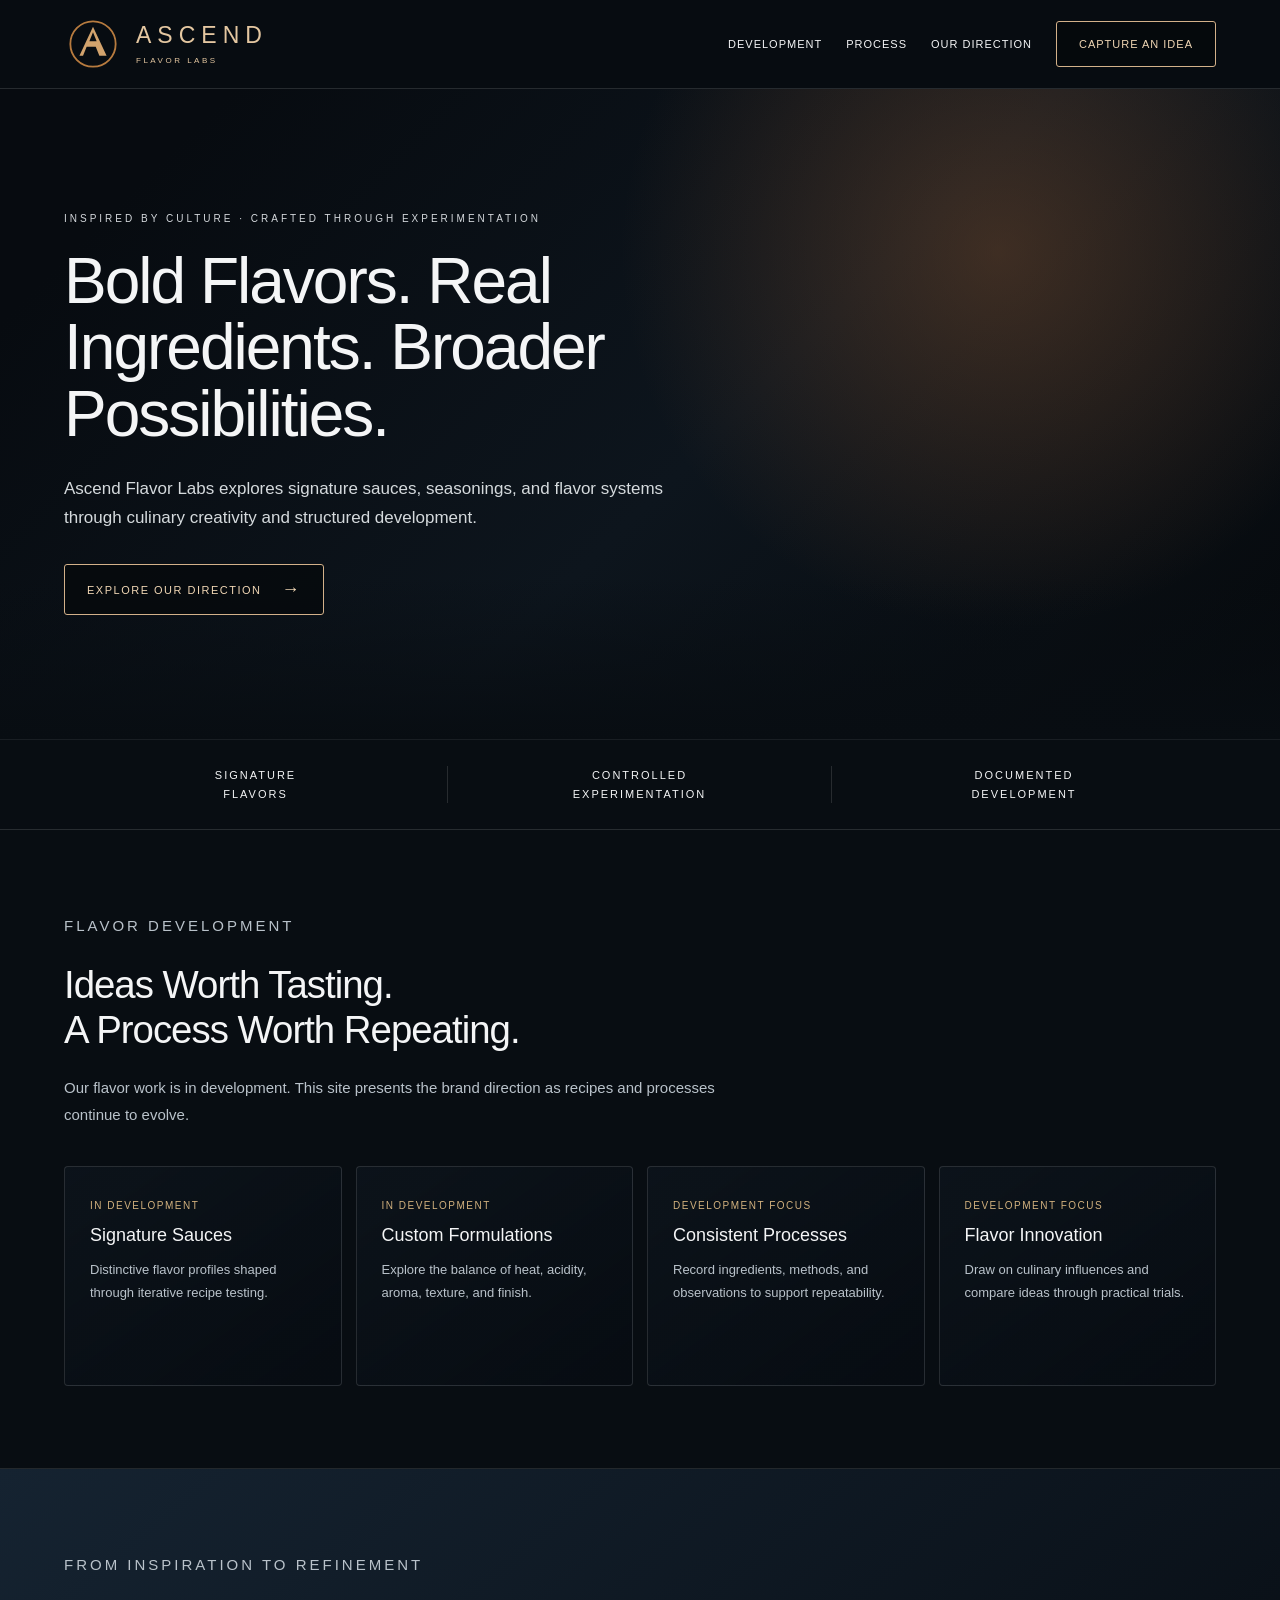
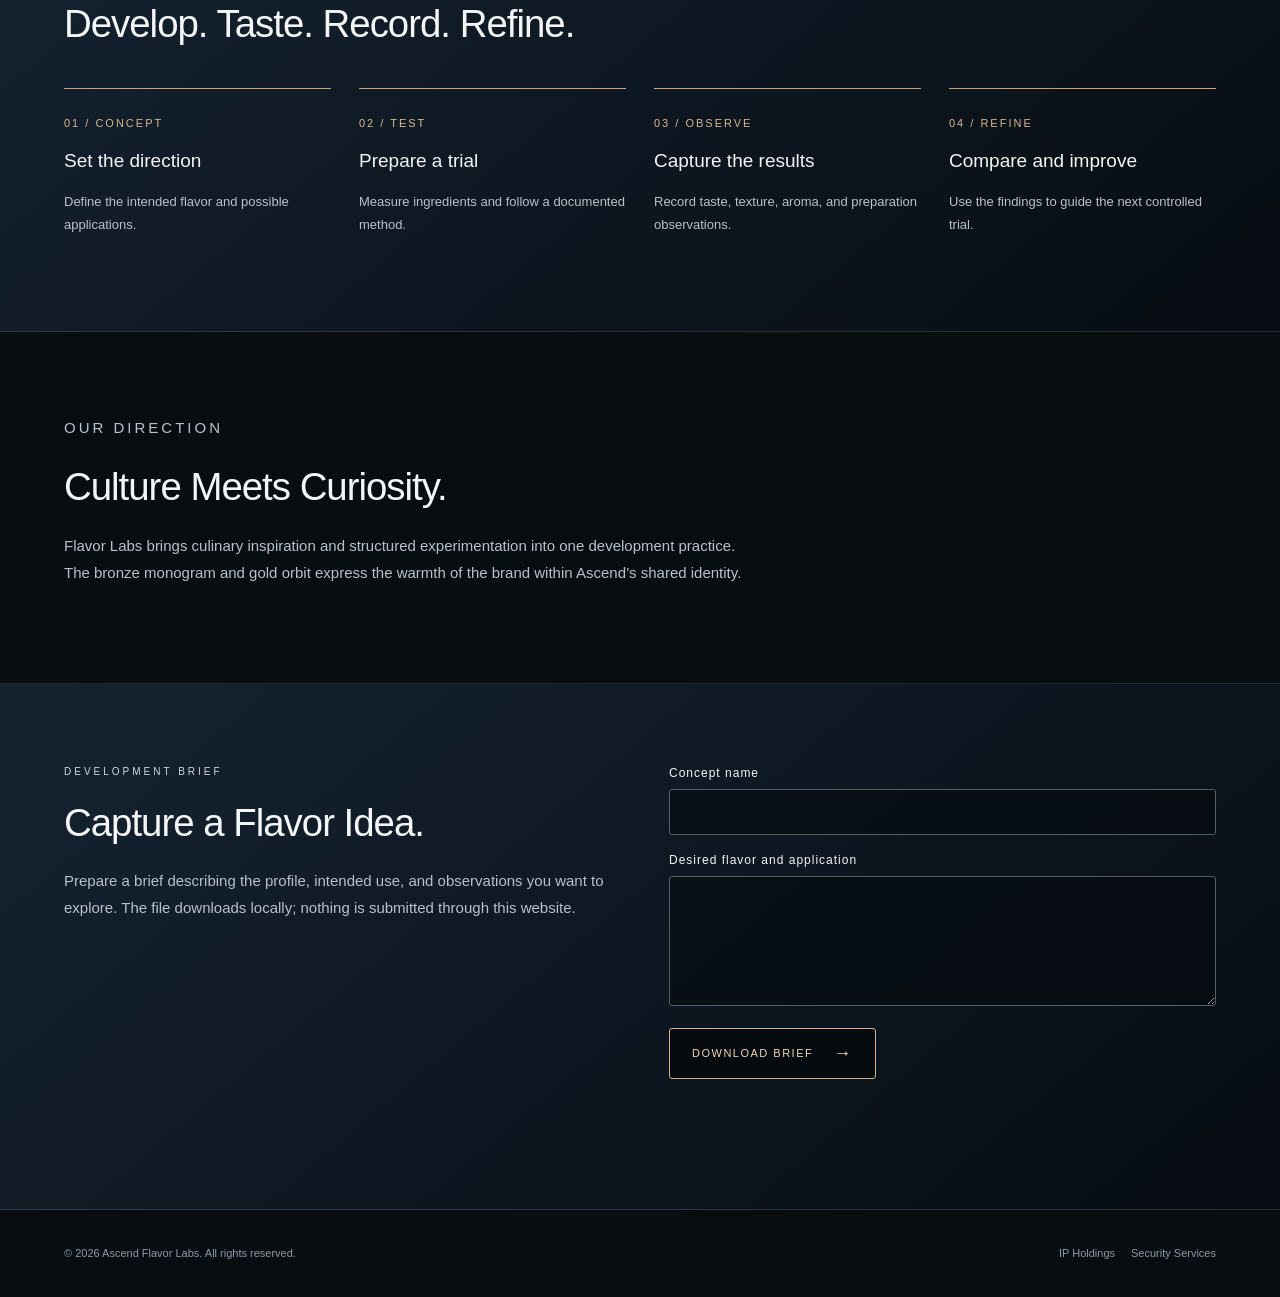
==== index.html @ 98a9e91f "Migrate approved Flavor Labs brand preview with custom domain" ====
<!doctype html>
<html lang="en"><head><meta charset="utf-8"><meta name="viewport" content="width=device-width,initial-scale=1"><title>Ascend Flavor Labs | Flavor Development</title><meta name="description" content="Signature sauces, seasonings, and flavor systems developed through culinary creativity and structured experimentation."><link rel="stylesheet" href="brand-preview.css"><link rel="canonical" href="https://ascendflavorlabs.com/"><meta property="og:title" content="Ascend Flavor Labs"><meta property="og:description" content="Bold flavors. Real ingredients. Broader possibilities."><meta property="og:type" content="website"><meta property="og:url" content="https://ascendflavorlabs.com/"></head>
<body class="flavor"><a class="skip" href="#main">Skip to content</a><header class="header"><div class="wrap nav"><a class="brand" href="#home" aria-label="Ascend Flavor Labs home"><svg class="mark" viewBox="0 0 64 64" aria-hidden="true"><circle cx="32" cy="32" r="25" fill="none" stroke="#b77b3f" stroke-width="2"/><path d="M17 45L32 13l15 32h-8l-4-10H25l-4 10zM28 29h8l-4-10z" fill="#d2a36d"/></svg><span><span class="brand-name">ASCEND</span><span class="brand-entity">FLAVOR LABS</span></span></a><button class="menu" aria-expanded="false" aria-controls="navigation">Menu</button><nav class="links" id="navigation"><a href="#development">Development</a><a href="#process">Process</a><a href="#direction">Our direction</a><a class="button" href="#brief">Capture an idea</a></nav></div></header><main id="main"><section class="hero" id="home"><div class="wrap"><div class="hero-copy"><p class="eyebrow">Inspired by culture · crafted through experimentation</p><h1>Bold Flavors. Real Ingredients. Broader Possibilities.</h1><p>Ascend Flavor Labs explores signature sauces, seasonings, and flavor systems through culinary creativity and structured development.</p><a class="button" href="#direction">Explore our direction</a></div></div></section><div class="principles"><div class="wrap"><span>Signature<br>flavors</span><span>Controlled<br>experimentation</span><span>Documented<br>development</span></div></div><section class="section" id="development"><div class="wrap"><p class="eyebrow">Flavor development</p><h2>Ideas Worth Tasting.<br>A Process Worth Repeating.</h2><p class="lede">Our flavor work is in development. This site presents the brand direction as recipes and processes continue to evolve.</p><div class="cards"><article class="card"><span class="kicker">In development</span><h3>Signature Sauces</h3><p>Distinctive flavor profiles shaped through iterative recipe testing.</p></article><article class="card"><span class="kicker">In development</span><h3>Custom Formulations</h3><p>Explore the balance of heat, acidity, aroma, texture, and finish.</p></article><article class="card"><span class="kicker">Development focus</span><h3>Consistent Processes</h3><p>Record ingredients, methods, and observations to support repeatability.</p></article><article class="card"><span class="kicker">Development focus</span><h3>Flavor Innovation</h3><p>Draw on culinary influences and compare ideas through practical trials.</p></article></div></div></section><section class="section panel" id="process"><div class="wrap"><p class="eyebrow">From inspiration to refinement</p><h2>Develop. Taste. Record. Refine.</h2><div class="steps"><article class="step"><span>01 / CONCEPT</span><h3>Set the direction</h3><p>Define the intended flavor and possible applications.</p></article><article class="step"><span>02 / TEST</span><h3>Prepare a trial</h3><p>Measure ingredients and follow a documented method.</p></article><article class="step"><span>03 / OBSERVE</span><h3>Capture the results</h3><p>Record taste, texture, aroma, and preparation observations.</p></article><article class="step"><span>04 / REFINE</span><h3>Compare and improve</h3><p>Use the findings to guide the next controlled trial.</p></article></div></div></section><section class="section" id="direction"><div class="wrap"><p class="eyebrow">Our direction</p><h2>Culture Meets Curiosity.</h2><p class="lede">Flavor Labs brings culinary inspiration and structured experimentation into one development practice. The bronze monogram and gold orbit express the warmth of the brand within Ascend’s shared identity.</p></div></section><section class="section panel" id="brief"><div class="wrap grid-2"><div><p class="eyebrow">Development brief</p><h2>Capture a Flavor Idea.</h2><p class="lede">Prepare a brief describing the profile, intended use, and observations you want to explore. The file downloads locally; nothing is submitted through this website.</p></div><form id="brief-form" class="field"><label for="concept">Concept name</label><input id="concept" name="concept" required maxlength="120"><label for="profile">Desired flavor and application</label><textarea id="profile" name="profile" required maxlength="1600"></textarea><button class="button" type="submit">Download brief</button><p class="hint status" role="status"></p></form></div></section></main><footer class="footer"><div class="wrap"><div>© 2026 Ascend Flavor Labs. All rights reserved.</div><div><a href="https://ascendipholdings.com">IP Holdings</a><a href="https://ascendsecurityservices.com">Security Services</a></div></div></footer><script src="brand-preview.js" defer></script></body></html>
---- brand-preview.css ----
*{box-sizing:border-box}html{scroll-behavior:smooth;scroll-padding-top:96px}body{margin:0;background:#080d12;color:#f4f5f6;font-family:Arial,Helvetica,sans-serif;-webkit-font-smoothing:antialiased}a{color:inherit;text-decoration:none}button,input,textarea,select{font:inherit}a:focus-visible,button:focus-visible,input:focus-visible,textarea:focus-visible,select:focus-visible{outline:2px solid #d7b67f;outline-offset:4px}.skip{position:absolute;top:-100px;left:20px;background:#fff;color:#000;padding:12px;z-index:100}.skip:focus{top:12px}.wrap{max-width:1240px;margin:auto;padding:0 44px}.header{border-bottom:1px solid #ffffff20;background:#080d12ee;position:sticky;top:0;z-index:20;backdrop-filter:blur(16px)}.nav{min-height:88px;display:flex;align-items:center;gap:28px;justify-content:space-between}.brand{display:flex;align-items:center;gap:14px;min-width:265px}.mark{width:58px;height:58px;display:block}.brand-name{display:block;font-size:23px;letter-spacing:6px;line-height:1.05;font-weight:400}.brand-entity{display:block;font-size:8px;letter-spacing:2.5px;margin-top:8px;color:#bdc8d1}.links{display:flex;align-items:center;gap:24px}.links a{font-size:11px;text-transform:uppercase;letter-spacing:1px}.links a:hover{color:#e7c08a}.menu{display:none;border:1px solid #77818b;border-radius:3px;background:transparent;color:white;padding:10px 13px}.button{display:inline-flex;gap:20px;align-items:center;justify-content:center;min-height:46px;border:1px solid #d3b18a;border-radius:3px;padding:14px 22px;text-transform:uppercase;letter-spacing:1.5px;font-size:11px;color:#f0d6b4;background:#05090ccc;transition:.2s}.button:hover{background:#d3b18a;color:#080d12;transform:translateY(-2px)}.button:after{content:"→";font-size:18px}.links .button:after{content:none}.hero{min-height:650px;display:flex;align-items:center;position:relative;overflow:hidden;background:radial-gradient(circle at 78% 25%,var(--glow,#51382266),transparent 34%),linear-gradient(135deg,#070b10 12%,#0d151d 55%,#06090c)}.hero:after{content:"";position:absolute;inset:0;background:linear-gradient(0deg,#080d12,transparent 25%);pointer-events:none}.hero .wrap{width:100%;position:relative;z-index:1}.hero-copy{max-width:720px;padding:90px 0}.eyebrow{font-size:10px;letter-spacing:3px;text-transform:uppercase;margin:0 0 24px;color:#d4d8dc}.hero h1{font-weight:500;font-size:clamp(42px,5vw,68px);line-height:1.04;letter-spacing:-2px;margin:0 0 26px}.hero p:not(.eyebrow){max-width:620px;font-size:17px;line-height:1.72;color:#d5dadd;margin:0 0 32px}.principles{border-top:1px solid #ffffff12;border-bottom:1px solid #ffffff20}.principles .wrap{display:grid;grid-template-columns:repeat(3,1fr);padding-top:26px;padding-bottom:26px}.principles span{text-align:center;font-size:11px;letter-spacing:2px;text-transform:uppercase;padding:0 18px;border-right:1px solid #ffffff20;line-height:1.7}.principles span:last-child{border:0}.section{padding:82px 0;border-bottom:1px solid #ffffff1c}.section h2{font-size:clamp(30px,3vw,44px);font-weight:500;line-height:1.15;letter-spacing:-1px;margin:0 0 22px}.section> .wrap > p,.section .lede{font-size:15px;line-height:1.8;color:#b9c2ca;max-width:680px}.cards{display:grid;grid-template-columns:repeat(4,1fr);gap:14px;margin-top:38px}.card{padding:28px 25px;border:1px solid #ffffff20;border-radius:4px;background:linear-gradient(145deg,#10192288,#070c12);min-height:220px}.card .kicker{font-size:10px;letter-spacing:1.5px;text-transform:uppercase;color:#d2b17e}.card h3{font-size:18px;font-weight:500;line-height:1.35;margin:10px 0 12px}.card p{font-size:13px;line-height:1.75;color:#b9c2ca;margin:0}.steps{display:grid;grid-template-columns:repeat(4,1fr);gap:28px;margin-top:42px}.step{border-top:1px solid #c8a577;padding-top:24px}.step span{font-size:11px;color:#d8b991;letter-spacing:2px}.step h3{font-size:19px;font-weight:500}.step p{font-size:13px;line-height:1.75;color:#b9c2ca}.panel{background:linear-gradient(140deg,#152331,#070c12)}.grid-2{display:grid;grid-template-columns:1fr 1fr;gap:58px;align-items:start}.field label{display:block;font-size:12px;letter-spacing:1px;margin:0 0 9px}.field input,.field textarea{width:100%;border:1px solid #52606a;background:#060b11aa;color:#fff;padding:13px;margin-bottom:18px;border-radius:3px}.field textarea{min-height:130px;resize:vertical}.hint{font-size:12px!important;color:#b7c2cb!important}.footer{padding:34px 0;font-size:11px;color:#8e9ba7;line-height:1.8}.footer .wrap{display:flex;justify-content:space-between;gap:30px;flex-wrap:wrap}.footer a{margin-left:16px}.status{min-height:24px}.task-board{display:grid;grid-template-columns:repeat(3,1fr);gap:16px;margin-top:28px}.task-column{border:1px solid #ffffff20;background:#0b1118;border-radius:4px;padding:18px}.task-column h3{font-size:12px;letter-spacing:2px;text-transform:uppercase;color:#d7b67f}.task{border:1px solid #ffffff18;background:#111b24;border-radius:4px;padding:14px;margin:10px 0}.task p{margin:0 0 10px;font-size:13px;color:#dce1e5}.task-actions{display:flex;gap:8px;flex-wrap:wrap}.task-actions button,.small{border:1px solid #52606a;background:#070c12;color:#d7dde2;border-radius:3px;padding:7px 10px;font-size:11px}.notes{width:100%;min-height:190px;border:1px solid #52606a;background:#060b11aa;color:#fff;padding:14px;border-radius:3px}.private-banner{border-bottom:1px solid #70572f;background:#17130d;color:#e4caa0;text-align:center;padding:8px 20px;font-size:10px;letter-spacing:2px;text-transform:uppercase}.flavor{--glow:#8a552f66}.flavor .brand-name,.flavor .brand-entity{color:#e4c7a1}.strategic{--glow:#8c702e55}.operations{--glow:#68768355}.mono{font-family:ui-monospace,SFMono-Regular,Menlo,monospace;font-size:12px;color:#c7d0d8}.hidden{display:none!important}@media(max-width:1000px){.wrap{padding:0 28px}.links{gap:14px}.cards{grid-template-columns:repeat(2,1fr)}.steps{grid-template-columns:repeat(2,1fr)}.grid-2{grid-template-columns:1fr}.task-board{grid-template-columns:1fr}}@media(max-width:800px){.nav{min-height:76px;flex-wrap:wrap}.menu{display:block}.links{display:none;width:100%;padding:15px 0 24px;flex-direction:column;align-items:stretch}.links.open{display:flex}.links a{padding:14px}.hero{min-height:610px}.hero-copy{padding:70px 0}.principles .wrap{padding:22px 10px}.footer a{margin-left:0;margin-right:16px}}@media(max-width:520px){.wrap{padding:0 22px}.hero h1{font-size:40px;letter-spacing:-1.2px}.cards,.steps{grid-template-columns:1fr}.principles span{font-size:8px;letter-spacing:1px;padding:0 8px}.brand{min-width:0}.brand-name{font-size:19px;letter-spacing:4px}.brand-entity{font-size:7px;letter-spacing:1.7px}.mark{width:48px;height:48px}}@media(prefers-reduced-motion:reduce){html{scroll-behavior:auto}*{transition:none!important}}
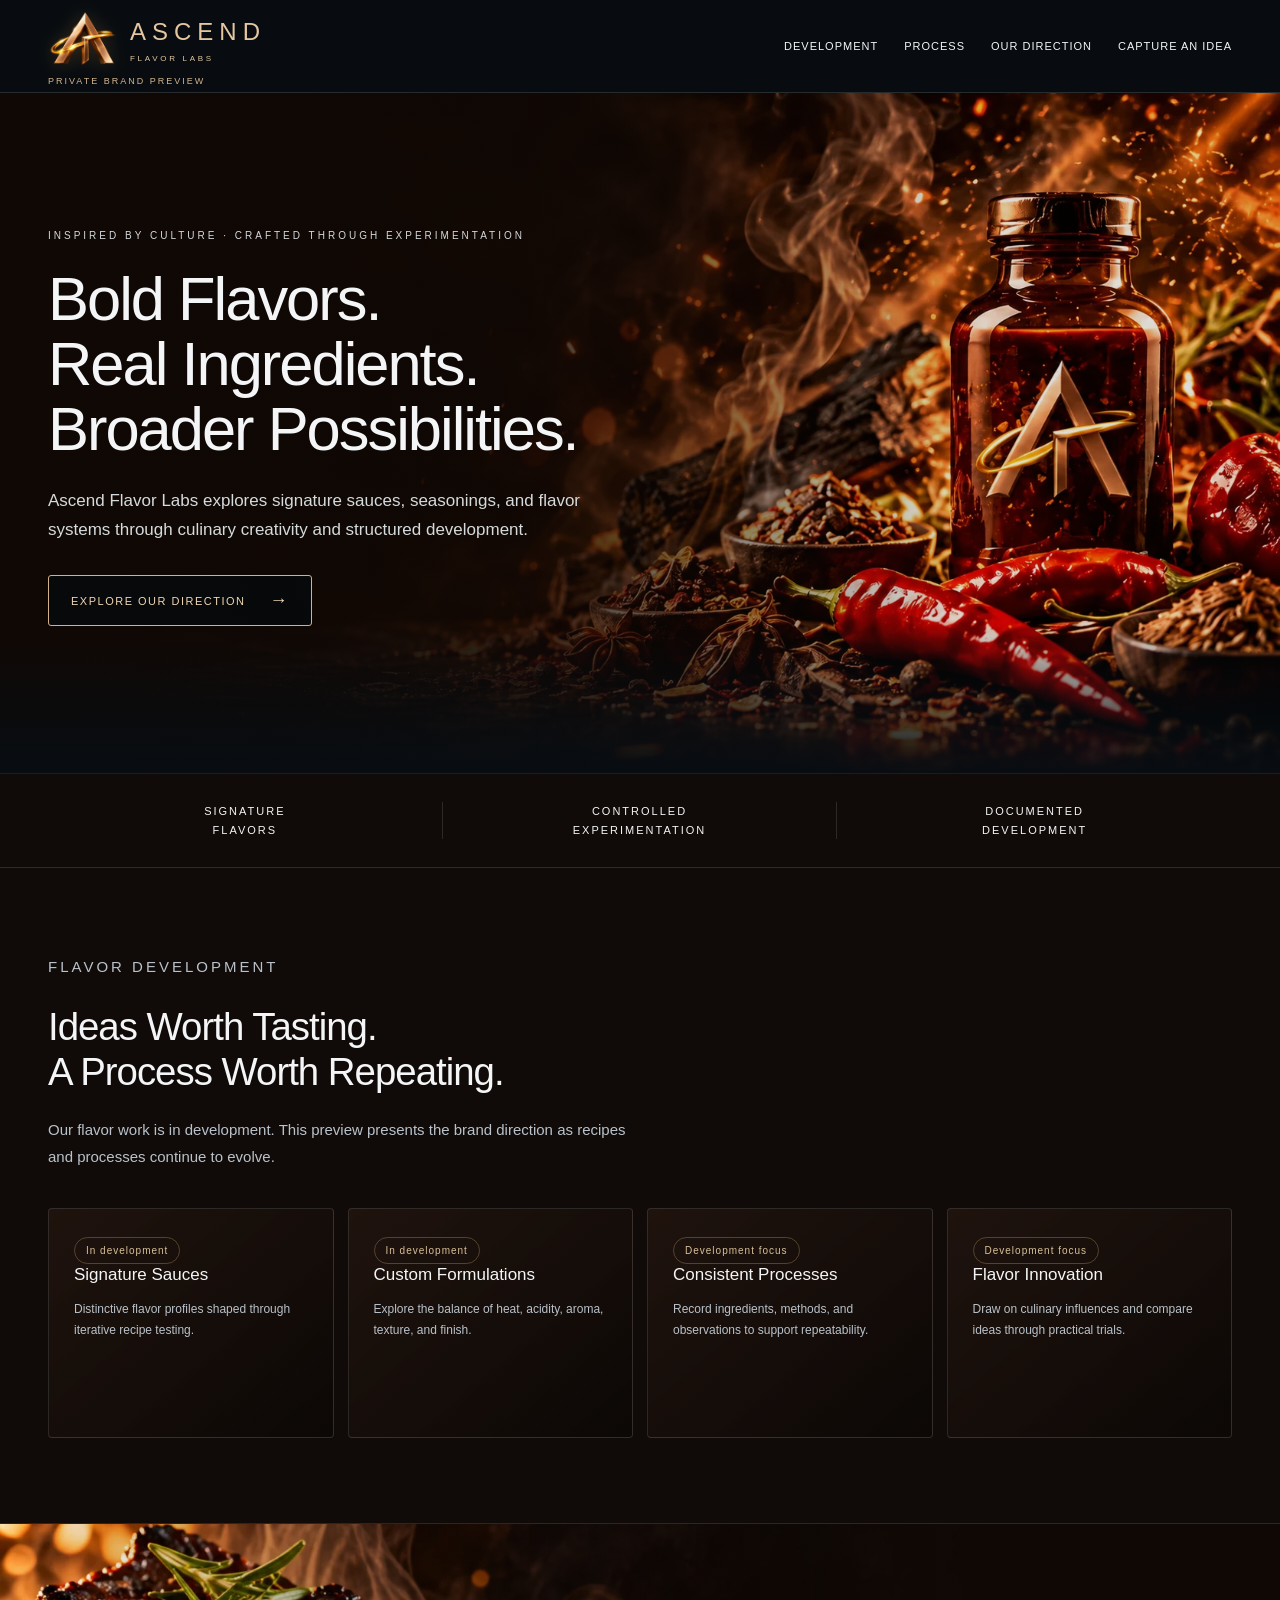
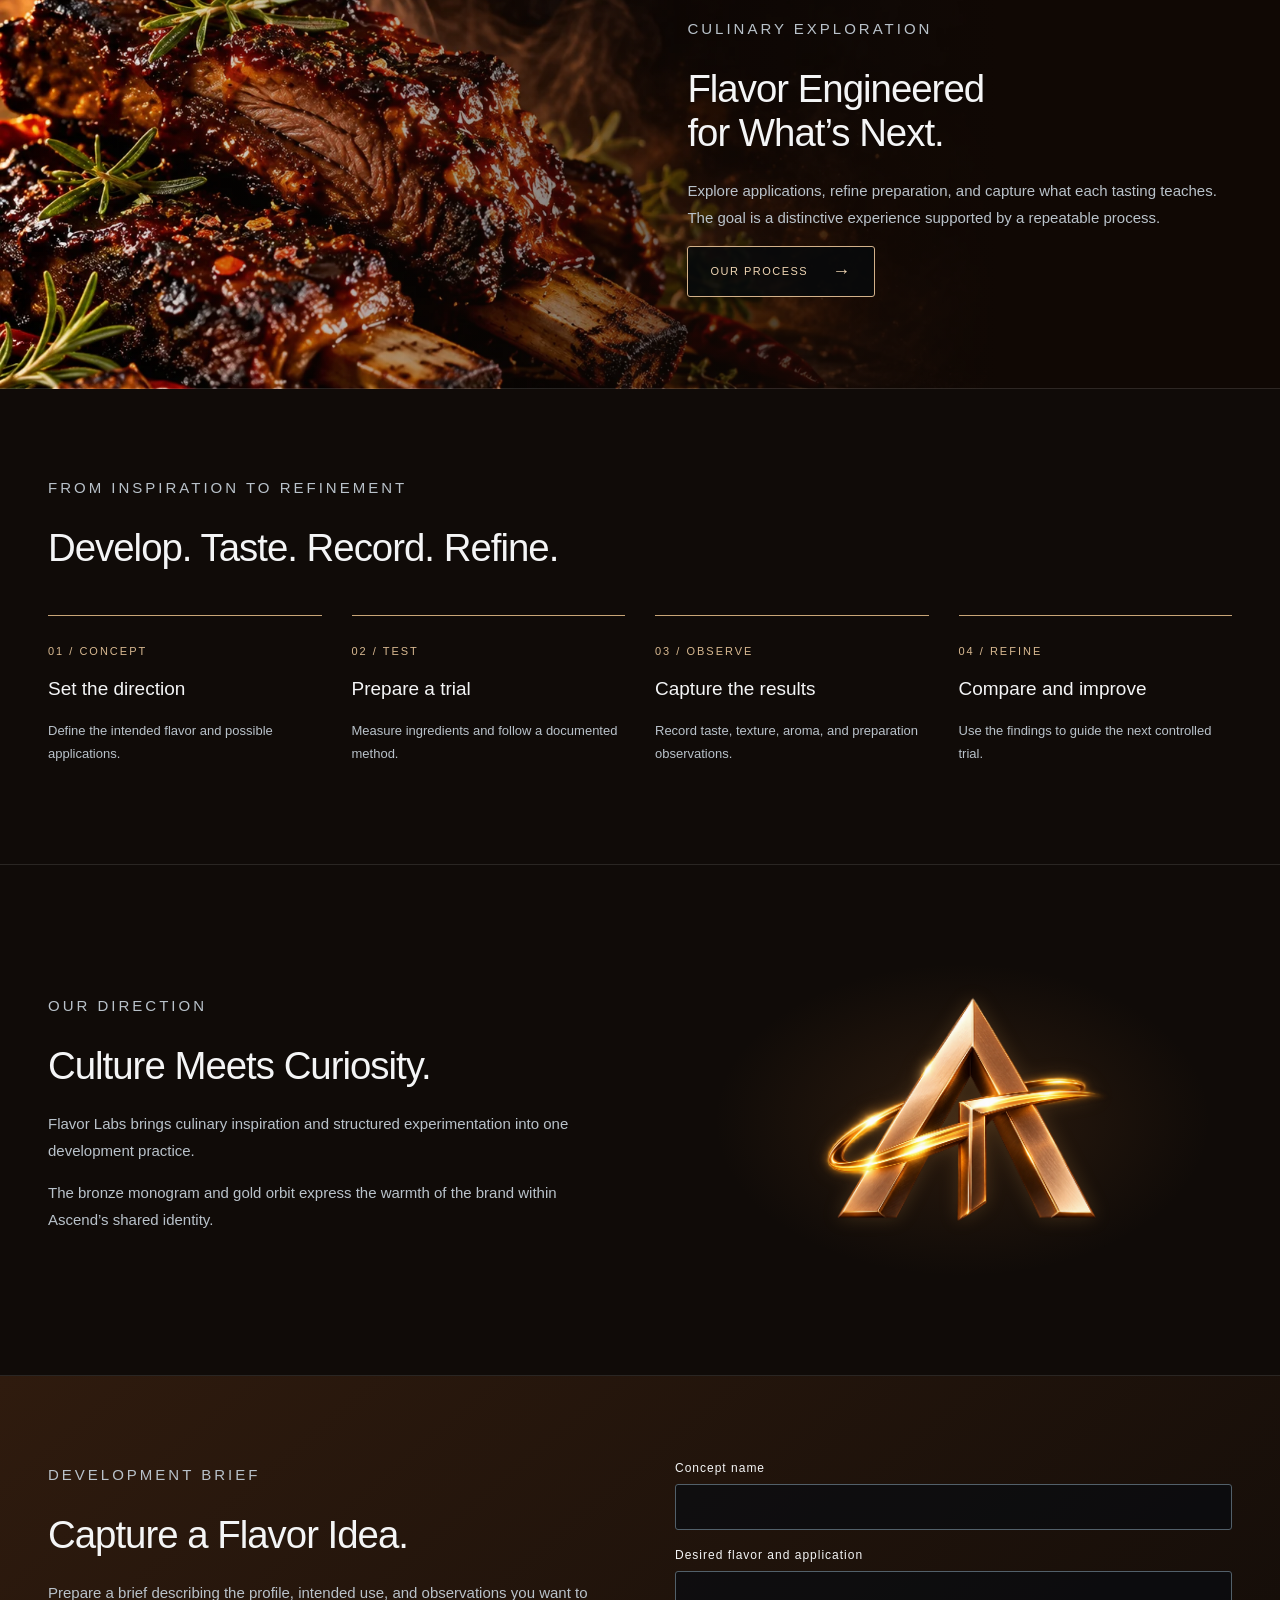
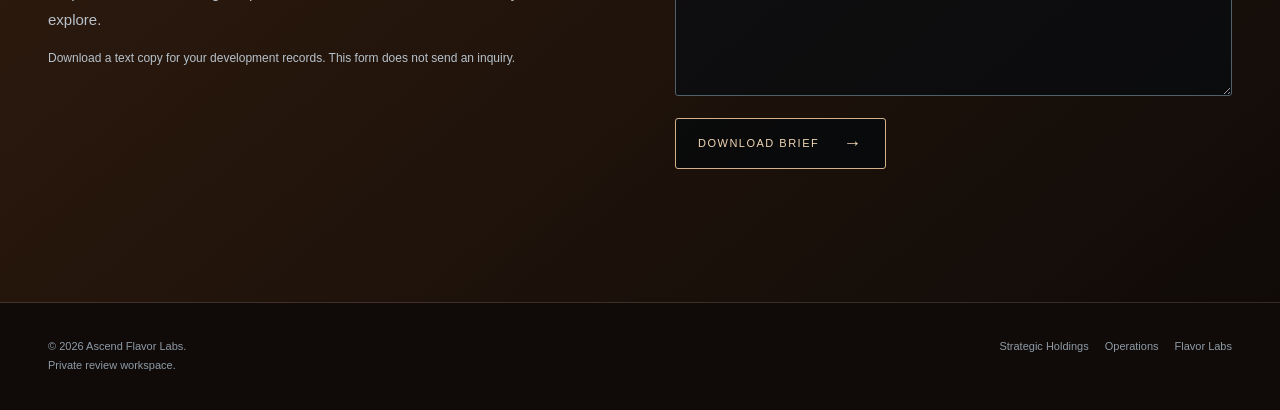
==== commit 51e8aa9f: "Restore exact approved Flavor Labs preview layout and original brand assets" ====
--- a/index.html
+++ b/index.html
@@ -1,3 +1,244 @@
 <!doctype html>
-<html lang="en"><head><meta charset="utf-8"><meta name="viewport" content="width=device-width,initial-scale=1"><title>Ascend Flavor Labs | Flavor Development</title><meta name="description" content="Signature sauces, seasonings, and flavor systems developed through culinary creativity and structured experimentation."><link rel="stylesheet" href="brand-preview.css"><link rel="canonical" href="https://ascendflavorlabs.com/"><meta property="og:title" content="Ascend Flavor Labs"><meta property="og:description" content="Bold flavors. Real ingredients. Broader possibilities."><meta property="og:type" content="website"><meta property="og:url" content="https://ascendflavorlabs.com/"></head>
-<body class="flavor"><a class="skip" href="#main">Skip to content</a><header class="header"><div class="wrap nav"><a class="brand" href="#home" aria-label="Ascend Flavor Labs home"><svg class="mark" viewBox="0 0 64 64" aria-hidden="true"><circle cx="32" cy="32" r="25" fill="none" stroke="#b77b3f" stroke-width="2"/><path d="M17 45L32 13l15 32h-8l-4-10H25l-4 10zM28 29h8l-4-10z" fill="#d2a36d"/></svg><span><span class="brand-name">ASCEND</span><span class="brand-entity">FLAVOR LABS</span></span></a><button class="menu" aria-expanded="false" aria-controls="navigation">Menu</button><nav class="links" id="navigation"><a href="#development">Development</a><a href="#process">Process</a><a href="#direction">Our direction</a><a class="button" href="#brief">Capture an idea</a></nav></div></header><main id="main"><section class="hero" id="home"><div class="wrap"><div class="hero-copy"><p class="eyebrow">Inspired by culture · crafted through experimentation</p><h1>Bold Flavors. Real Ingredients. Broader Possibilities.</h1><p>Ascend Flavor Labs explores signature sauces, seasonings, and flavor systems through culinary creativity and structured development.</p><a class="button" href="#direction">Explore our direction</a></div></div></section><div class="principles"><div class="wrap"><span>Signature<br>flavors</span><span>Controlled<br>experimentation</span><span>Documented<br>development</span></div></div><section class="section" id="development"><div class="wrap"><p class="eyebrow">Flavor development</p><h2>Ideas Worth Tasting.<br>A Process Worth Repeating.</h2><p class="lede">Our flavor work is in development. This site presents the brand direction as recipes and processes continue to evolve.</p><div class="cards"><article class="card"><span class="kicker">In development</span><h3>Signature Sauces</h3><p>Distinctive flavor profiles shaped through iterative recipe testing.</p></article><article class="card"><span class="kicker">In development</span><h3>Custom Formulations</h3><p>Explore the balance of heat, acidity, aroma, texture, and finish.</p></article><article class="card"><span class="kicker">Development focus</span><h3>Consistent Processes</h3><p>Record ingredients, methods, and observations to support repeatability.</p></article><article class="card"><span class="kicker">Development focus</span><h3>Flavor Innovation</h3><p>Draw on culinary influences and compare ideas through practical trials.</p></article></div></div></section><section class="section panel" id="process"><div class="wrap"><p class="eyebrow">From inspiration to refinement</p><h2>Develop. Taste. Record. Refine.</h2><div class="steps"><article class="step"><span>01 / CONCEPT</span><h3>Set the direction</h3><p>Define the intended flavor and possible applications.</p></article><article class="step"><span>02 / TEST</span><h3>Prepare a trial</h3><p>Measure ingredients and follow a documented method.</p></article><article class="step"><span>03 / OBSERVE</span><h3>Capture the results</h3><p>Record taste, texture, aroma, and preparation observations.</p></article><article class="step"><span>04 / REFINE</span><h3>Compare and improve</h3><p>Use the findings to guide the next controlled trial.</p></article></div></div></section><section class="section" id="direction"><div class="wrap"><p class="eyebrow">Our direction</p><h2>Culture Meets Curiosity.</h2><p class="lede">Flavor Labs brings culinary inspiration and structured experimentation into one development practice. The bronze monogram and gold orbit express the warmth of the brand within Ascend’s shared identity.</p></div></section><section class="section panel" id="brief"><div class="wrap grid-2"><div><p class="eyebrow">Development brief</p><h2>Capture a Flavor Idea.</h2><p class="lede">Prepare a brief describing the profile, intended use, and observations you want to explore. The file downloads locally; nothing is submitted through this website.</p></div><form id="brief-form" class="field"><label for="concept">Concept name</label><input id="concept" name="concept" required maxlength="120"><label for="profile">Desired flavor and application</label><textarea id="profile" name="profile" required maxlength="1600"></textarea><button class="button" type="submit">Download brief</button><p class="hint status" role="status"></p></form></div></section></main><footer class="footer"><div class="wrap"><div>© 2026 Ascend Flavor Labs. All rights reserved.</div><div><a href="https://ascendipholdings.com">IP Holdings</a><a href="https://ascendsecurityservices.com">Security Services</a></div></div></footer><script src="brand-preview.js" defer></script></body></html>
+<html lang="en">
+  <head>
+    <meta charset="utf-8" />
+    <meta name="viewport" content="width=device-width,initial-scale=1" />
+    <meta name="robots" content="noindex,nofollow" />
+    <title>Ascend Flavor Labs</title>
+    <meta
+      name="description"
+      content="Private Ascend brand and website review."
+    />
+    <link rel="stylesheet" href="site.css" />
+    <link rel="icon" href="assets/ascend-mark.svg" type="image/svg+xml" />
+  </head>
+  <body class="flavor">
+    <a class="skip" href="#main">Skip to content</a>
+    <!-- Site header and navigation -->
+    <header class="header">
+      <div class="wrap nav">
+        <div class="brand-block">
+          <a class="brand" href="index.html"
+            ><img
+              src="assets/ascend-display.webp"
+              alt="Ascend Flavor Labs"
+              width="70"
+              height="70"
+            /><span class="brand-type"
+              ><span class="brand-name">ASCEND</span
+              ><span class="brand-entity">FLAVOR LABS</span></span
+            ></a
+          ><span class="private-label">Private brand preview</span>
+        </div>
+        <button class="menu" aria-expanded="false" aria-controls="navigation">
+          Menu
+        </button>
+        <nav class="links" id="navigation" aria-label="Main navigation">
+          <a href="#development">Development</a><a href="#process">Process</a
+          ><a href="#story">Our direction</a
+          ><a href="#brief">Capture an idea</a>
+        </nav>
+      </div>
+    </header>
+    <!-- Main page content -->
+    <main id="main">
+      <!-- Section: Home -->
+      <section
+        class="hero"
+        id="home"
+        style="--hero: url(&quot;assets/flavor-hero.webp&quot;)"
+      >
+        <div class="wrap">
+          <div class="hero-copy">
+            <p class="eyebrow">
+              Inspired by culture · Crafted through experimentation
+            </p>
+            <h1>
+              Bold Flavors.<br />Real Ingredients.<br />Broader Possibilities.
+            </h1>
+            <p>
+              Ascend Flavor Labs explores signature sauces, seasonings, and
+              flavor systems through culinary creativity and structured
+              development.
+            </p>
+            <a class="button" href="#development">Explore our direction</a>
+          </div>
+        </div>
+      </section>
+      <div class="principles">
+        <div class="wrap">
+          <span>Signature<br />flavors</span
+          ><span>Controlled<br />experimentation</span
+          ><span>Documented<br />development</span>
+        </div>
+      </div>
+      <!-- Section: Development -->
+      <section class="section" id="development">
+        <div class="wrap">
+          <p class="eyebrow">Flavor development</p>
+          <h2>Ideas Worth Tasting.<br />A Process Worth Repeating.</h2>
+          <p>
+            Our flavor work is in development. This preview presents the brand
+            direction as recipes and processes continue to evolve.
+          </p>
+          <div class="cards">
+            <article class="card">
+              <span class="badge">In development</span>
+              <h3>Signature Sauces</h3>
+              <p>
+                Distinctive flavor profiles shaped through iterative recipe
+                testing.
+              </p>
+            </article>
+            <article class="card">
+              <span class="badge">In development</span>
+              <h3>Custom Formulations</h3>
+              <p>
+                Explore the balance of heat, acidity, aroma, texture, and
+                finish.
+              </p>
+            </article>
+            <article class="card">
+              <span class="badge">Development focus</span>
+              <h3>Consistent Processes</h3>
+              <p>
+                Record ingredients, methods, and observations to support
+                repeatability.
+              </p>
+            </article>
+            <article class="card">
+              <span class="badge">Development focus</span>
+              <h3>Flavor Innovation</h3>
+              <p>
+                Draw on culinary influences and compare ideas through practical
+                trials.
+              </p>
+            </article>
+          </div>
+        </div>
+      </section>
+      <section
+        class="image-section"
+        style="--section-image: url(&quot;assets/flavor-food.webp&quot;)"
+      >
+        <div class="wrap">
+          <div class="image-copy">
+            <p class="eyebrow">Culinary exploration</p>
+            <h2>Flavor Engineered<br />for What’s Next.</h2>
+            <p>
+              Explore applications, refine preparation, and capture what each
+              tasting teaches. The goal is a distinctive experience supported by
+              a repeatable process.
+            </p>
+            <a class="button" href="#process">Our process</a>
+          </div>
+        </div>
+      </section>
+      <!-- Section: Process -->
+      <section class="section" id="process">
+        <div class="wrap">
+          <p class="eyebrow">From inspiration to refinement</p>
+          <h2>Develop. Taste. Record. Refine.</h2>
+          <div class="steps">
+            <article class="step">
+              <span>01 / CONCEPT</span>
+              <h3>Set the direction</h3>
+              <p>Define the intended flavor and possible applications.</p>
+            </article>
+            <article class="step">
+              <span>02 / TEST</span>
+              <h3>Prepare a trial</h3>
+              <p>Measure ingredients and follow a documented method.</p>
+            </article>
+            <article class="step">
+              <span>03 / OBSERVE</span>
+              <h3>Capture the results</h3>
+              <p>Record taste, texture, aroma, and preparation observations.</p>
+            </article>
+            <article class="step">
+              <span>04 / REFINE</span>
+              <h3>Compare and improve</h3>
+              <p>Use the findings to guide the next controlled trial.</p>
+            </article>
+          </div>
+        </div>
+      </section>
+      <!-- Section: Story -->
+      <section class="section" id="story">
+        <div class="wrap intro">
+          <div>
+            <p class="eyebrow">Our direction</p>
+            <h2>Culture Meets Curiosity.</h2>
+            <p>
+              Flavor Labs brings culinary inspiration and structured
+              experimentation into one development practice.
+            </p>
+            <p>
+              The bronze monogram and gold orbit express the warmth of the brand
+              within Ascend’s shared identity.
+            </p>
+          </div>
+          <div class="intro-mark">
+            <img
+              src="assets/ascend-display.webp"
+              width="300"
+              height="276"
+              alt="Bronze Ascend monogram with gold orbit"
+              loading="lazy"
+            />
+          </div>
+        </div>
+      </section>
+      <!-- Section: Brief -->
+      <section class="section contact" id="brief">
+        <div class="wrap contact-grid">
+          <div>
+            <p class="eyebrow">Development brief</p>
+            <h2>Capture a Flavor Idea.</h2>
+            <p>
+              Prepare a brief describing the profile, intended use, and
+              observations you want to explore.
+            </p>
+            <p class="hint">
+              Download a text copy for your development records. This form does
+              not send an inquiry.
+            </p>
+          </div>
+          <form id="flavor-brief">
+            <label for="concept">Concept name</label
+            ><input
+              id="concept"
+              name="concept"
+              required
+              maxlength="120"
+            /><label for="profile">Desired flavor and application</label
+            ><textarea
+              id="profile"
+              name="profile"
+              required
+              maxlength="4000"
+            ></textarea
+            ><button class="button" type="submit">Download brief</button>
+            <p class="hint status" role="status" id="brief-status"></p>
+          </form>
+        </div>
+      </section>
+    </main>
+    <!-- Site footer -->
+    <footer class="footer">
+      <div class="wrap">
+        <div>© 2026 Ascend Flavor Labs.<br />Private review workspace.</div>
+        <div>
+          <a href="https://ascend-strategic-holdings.fancyfly17.chatgpt.site"
+            >Strategic Holdings</a
+          ><a href="https://ascend-operations.fancyfly17.chatgpt.site"
+            >Operations</a
+          ><a href="https://ascend-flavor-labs.fancyfly17.chatgpt.site"
+            >Flavor Labs</a
+          >
+        </div>
+      </div>
+    </footer>
+    <script src="site.js" defer></script>
+  </body>
+</html>
--- a/site.css
+++ b/site.css
@@ -0,0 +1,766 @@
+* {
+  box-sizing: border-box;
+}
+html {
+  scroll-behavior: smooth;
+  scroll-padding-top: 100px;
+}
+body {
+  margin: 0;
+  background: #080d12;
+  color: #f4f5f6;
+  font-family: Arial, Helvetica, sans-serif;
+  -webkit-font-smoothing: antialiased;
+}
+a {
+  color: inherit;
+  text-decoration: none;
+}
+button,
+input,
+textarea {
+  font: inherit;
+}
+a:focus-visible,
+button:focus-visible,
+input:focus-visible,
+textarea:focus-visible {
+  outline: 2px solid #84c1ff;
+  outline-offset: 5px;
+}
+.skip {
+  position: absolute;
+  top: -100px;
+  left: 20px;
+  background: white;
+  color: black;
+  padding: 12px;
+  z-index: 100;
+}
+.skip:focus {
+  top: 12px;
+}
+.wrap {
+  max-width: 1280px;
+  margin: auto;
+  padding: 0 48px;
+}
+.header {
+  border-bottom: 1px solid #ffffff20;
+  background: #080d12ee;
+  position: sticky;
+  top: 0;
+  z-index: 20;
+  backdrop-filter: blur(16px);
+}
+.nav {
+  min-height: 92px;
+  display: flex;
+  align-items: center;
+  gap: 28px;
+  justify-content: space-between;
+}
+.brand {
+  display: block;
+  flex-shrink: 0;
+}
+.brand img {
+  width: 260px;
+  height: 76px;
+  display: block;
+}
+.links {
+  display: flex;
+  align-items: center;
+  gap: 26px;
+}
+.links a {
+  font-size: 11px;
+  text-transform: uppercase;
+  letter-spacing: 1px;
+}
+.links a:hover {
+  color: #e7c08a;
+}
+.button {
+  display: inline-flex;
+  gap: 24px;
+  align-items: center;
+  justify-content: center;
+  min-height: 46px;
+  border: 1px solid #d3b18a;
+  border-radius: 3px;
+  padding: 14px 22px;
+  text-transform: uppercase;
+  letter-spacing: 1.5px;
+  font-size: 11px;
+  color: #f0d6b4;
+  background: #05090ccc;
+  transition:
+    background 0.2s,
+    transform 0.2s;
+}
+.button:hover {
+  background: #d3b18a;
+  color: #080d12;
+  transform: translateY(-2px);
+}
+.button:after {
+  content: "→";
+  font-size: 18px;
+}
+.links .button:after {
+  content: none;
+}
+.menu {
+  display: none;
+  border: 1px solid #77818b;
+  border-radius: 3px;
+  background: transparent;
+  color: white;
+  padding: 10px 13px;
+}
+.hero {
+  min-height: 680px;
+  position: relative;
+  display: flex;
+  align-items: center;
+  background-image:
+    linear-gradient(90deg, #060b11 5%, #060b11d9 38%, #060b1122 75%),
+    var(--hero);
+  background-size: cover;
+  background-position: center;
+}
+.hero:after {
+  content: "";
+  position: absolute;
+  inset: 0;
+  background: linear-gradient(0deg, #080d12, transparent 22%);
+  pointer-events: none;
+}
+.hero .wrap {
+  width: 100%;
+  position: relative;
+  z-index: 1;
+}
+.hero-copy {
+  max-width: 660px;
+  padding: 80px 0 90px;
+}
+.eyebrow {
+  font-size: 10px;
+  letter-spacing: 3px;
+  text-transform: uppercase;
+  margin: 0 0 25px;
+  color: #d4d8dc;
+}
+.hero h1 {
+  font-weight: 500;
+  font-size: clamp(40px, 4.8vw, 65px);
+  line-height: 1.06;
+  letter-spacing: -2px;
+  margin: 0 0 26px;
+}
+.hero p:not(.eyebrow) {
+  max-width: 590px;
+  font-size: 17px;
+  line-height: 1.7;
+  color: #d5dadd;
+  margin: 0 0 30px;
+}
+.principles {
+  border-top: 1px solid #ffffff12;
+  border-bottom: 1px solid #ffffff20;
+}
+.principles .wrap {
+  display: grid;
+  grid-template-columns: repeat(3, 1fr);
+  padding-top: 28px;
+  padding-bottom: 28px;
+}
+.principles span {
+  text-align: center;
+  font-size: 11px;
+  letter-spacing: 2px;
+  text-transform: uppercase;
+  padding: 0 20px;
+  border-right: 1px solid #ffffff20;
+  line-height: 1.7;
+}
+.principles span:last-child {
+  border: 0;
+}
+.section {
+  padding: 85px 0;
+  border-bottom: 1px solid #ffffff1c;
+}
+.section h2,
+.image-section h2 {
+  font-size: clamp(30px, 3vw, 42px);
+  font-weight: 500;
+  line-height: 1.15;
+  letter-spacing: -1px;
+  margin: 0 0 22px;
+}
+.section p,
+.image-section p {
+  font-size: 15px;
+  line-height: 1.8;
+  color: #b9c2ca;
+  max-width: 600px;
+}
+.intro {
+  display: grid;
+  grid-template-columns: 1.05fr 1fr;
+  gap: 80px;
+  align-items: center;
+}
+.intro-mark {
+  display: flex;
+  justify-content: center;
+  align-items: center;
+  min-height: 340px;
+  background: radial-gradient(ellipse, #21324666, transparent 65%);
+}
+.intro-mark img {
+  width: 300px;
+  max-width: 80%;
+  height: auto;
+}
+.cards {
+  display: grid;
+  grid-template-columns: repeat(4, 1fr);
+  gap: 14px;
+  margin-top: 38px;
+}
+.card {
+  padding: 28px 25px;
+  border: 1px solid #ffffff20;
+  border-radius: 4px;
+  background: linear-gradient(145deg, #10192288, #070c12);
+  min-height: 230px;
+}
+.card svg {
+  width: 36px;
+  height: 36px;
+  stroke: #d4dce4;
+  fill: none;
+  stroke-width: 1.4;
+  margin-bottom: 24px;
+}
+.card h3 {
+  font-size: 17px;
+  font-weight: 500;
+  line-height: 1.35;
+  margin: 0 0 12px;
+}
+.card p {
+  font-size: 12px;
+  line-height: 1.8;
+  margin: 0;
+}
+.image-section {
+  min-height: 465px;
+  display: flex;
+  align-items: center;
+  background-image:
+    linear-gradient(90deg, #060b1100, #060b1177 42%, #060b11 78%),
+    var(--section-image);
+  background-size: cover;
+  background-position: center;
+  border-bottom: 1px solid #ffffff20;
+}
+.image-section .wrap {
+  width: 100%;
+  display: flex;
+  justify-content: flex-end;
+}
+.image-copy {
+  width: 46%;
+  padding: 60px 0;
+}
+.steps {
+  display: grid;
+  grid-template-columns: repeat(4, 1fr);
+  gap: 30px;
+  margin-top: 45px;
+}
+.step {
+  border-top: 1px solid #c8a577;
+  padding-top: 25px;
+}
+.step span {
+  font-size: 11px;
+  color: #d8b991;
+  letter-spacing: 2px;
+}
+.step h3 {
+  font-size: 19px;
+  font-weight: 500;
+}
+.step p {
+  font-size: 13px;
+}
+.contact {
+  background: linear-gradient(140deg, #152331, #070c12);
+}
+.contact-grid {
+  display: grid;
+  grid-template-columns: 1fr 1fr;
+  gap: 70px;
+}
+.contact label {
+  display: block;
+  font-size: 12px;
+  letter-spacing: 1px;
+  margin: 0 0 9px;
+}
+.contact input,
+.contact textarea {
+  width: 100%;
+  border: 1px solid #52606a;
+  background: #060b11aa;
+  color: white;
+  padding: 13px;
+  margin-bottom: 18px;
+  border-radius: 3px;
+}
+.contact textarea {
+  min-height: 125px;
+  resize: vertical;
+}
+.hint {
+  font-size: 12px !important;
+  color: #b7c2cb !important;
+}
+.mail {
+  font-size: 18px;
+  border-bottom: 1px solid #d4af3777;
+  padding-bottom: 8px;
+  display: inline-block;
+}
+.footer {
+  padding: 34px 0;
+  font-size: 11px;
+  color: #8e9ba7;
+  line-height: 1.8;
+}
+.footer .wrap {
+  display: flex;
+  justify-content: space-between;
+  gap: 30px;
+}
+.footer a {
+  margin-left: 16px;
+}
+.footer a:hover {
+  text-decoration: underline;
+}
+.status {
+  min-height: 24px;
+}
+.security .hero-copy {
+  max-width: 640px;
+}
+.security .hero {
+  background-position: 55% center;
+}
+@media (max-width: 1050px) {
+  .links {
+    gap: 14px;
+  }
+  .brand img {
+    width: 220px;
+  }
+  .wrap {
+    padding: 0 30px;
+  }
+  .hero h1 {
+    font-size: 52px;
+  }
+  .cards {
+    grid-template-columns: repeat(2, 1fr);
+  }
+  .intro {
+    gap: 35px;
+  }
+}
+@media (max-width: 800px) {
+  .nav {
+    min-height: 76px;
+    flex-wrap: wrap;
+    gap: 0;
+  }
+  .brand img {
+    width: 225px;
+    height: 68px;
+  }
+  .menu {
+    display: block;
+  }
+  .links {
+    display: none;
+    width: 100%;
+    padding: 15px 0 25px;
+    flex-direction: column;
+    align-items: stretch;
+    gap: 0;
+  }
+  .links.open {
+    display: flex;
+  }
+  .links a {
+    padding: 15px;
+  }
+  .hero {
+    min-height: 680px;
+    background-position: 62% center;
+    background-image: linear-gradient(90deg, #060b11e6, #060b11aa), var(--hero);
+  }
+  .hero-copy {
+    padding: 65px 0;
+  }
+  .hero h1 {
+    font-size: 48px;
+  }
+  .hero p:not(.eyebrow) {
+    font-size: 16px;
+  }
+  .intro,
+  .contact-grid {
+    grid-template-columns: 1fr;
+    gap: 30px;
+  }
+  .intro-mark {
+    min-height: 260px;
+  }
+  .intro-mark img {
+    width: 240px;
+  }
+  .steps {
+    grid-template-columns: repeat(2, 1fr);
+  }
+  .image-copy {
+    width: 65%;
+  }
+  .section {
+    padding: 65px 0;
+  }
+  .footer .wrap {
+    flex-direction: column;
+  }
+  .footer a {
+    margin-left: 0;
+    margin-right: 18px;
+  }
+}
+@media (max-width: 480px) {
+  .wrap {
+    padding: 0 24px;
+  }
+  .hero h1 {
+    font-size: 40px;
+    letter-spacing: -1.2px;
+  }
+  .hero {
+    min-height: 650px;
+  }
+  .eyebrow {
+    font-size: 9px;
+    letter-spacing: 2px;
+  }
+  .cards {
+    grid-template-columns: 1fr;
+  }
+  .card {
+    min-height: 0;
+  }
+  .principles .wrap {
+    padding: 22px 10px;
+  }
+  .principles span {
+    font-size: 8px;
+    letter-spacing: 1px;
+    padding: 0 9px;
+  }
+  .image-copy {
+    width: 100%;
+    padding: 60px 0;
+  }
+  .image-section {
+    background-image:
+      linear-gradient(90deg, #060b11bb, #060b11dd), var(--section-image);
+  }
+  .steps {
+    gap: 20px;
+  }
+  .mail {
+    font-size: 15px;
+  }
+}
+@media (prefers-reduced-motion: reduce) {
+  html {
+    scroll-behavior: auto;
+  }
+  * {
+    transition: none !important;
+  }
+}
+.private-label {
+  font-size: 9px;
+  color: #d2b58e;
+  letter-spacing: 2px;
+  text-transform: uppercase;
+}
+.brand-block {
+  display: flex;
+  flex-direction: column;
+  align-items: flex-start;
+}
+.hero-copy {
+  max-width: 670px;
+}
+.portfolio-grid {
+  display: grid;
+  grid-template-columns: repeat(2, 1fr);
+  gap: 20px;
+  margin-top: 35px;
+}
+.portfolio-card {
+  border: 1px solid #ffffff25;
+  border-radius: 5px;
+  padding: 32px;
+  background: linear-gradient(135deg, #17233088, #090e14);
+}
+.portfolio-card img {
+  width: 125px;
+  height: 125px;
+  object-fit: contain;
+  margin-bottom: 15px;
+}
+.portfolio-card h3 {
+  font-size: 26px;
+  font-weight: 500;
+}
+.badge {
+  display: inline-block;
+  border: 1px solid #a88c6266;
+  border-radius: 30px;
+  padding: 7px 11px;
+  font-size: 10px;
+  letter-spacing: 1px;
+  color: #d9c099;
+}
+.portfolio-card .button {
+  margin-top: 15px;
+}
+.text-list {
+  list-style: none;
+  padding: 0;
+  margin: 30px 0;
+}
+.text-list li {
+  border-top: 1px solid #ffffff20;
+  padding: 20px 0;
+  display: flex;
+  justify-content: space-between;
+  gap: 20px;
+  font-size: 14px;
+}
+.board {
+  display: grid;
+  grid-template-columns: repeat(3, 1fr);
+  gap: 18px;
+  margin-top: 35px;
+}
+.lane {
+  padding: 20px;
+  background: #0c151e;
+  border: 1px solid #ffffff20;
+  border-radius: 5px;
+  min-height: 280px;
+}
+.lane h3 {
+  font-size: 14px;
+  text-transform: uppercase;
+  letter-spacing: 2px;
+}
+.task {
+  background: #142231;
+  border: 1px solid #ffffff20;
+  border-radius: 4px;
+  padding: 18px;
+  margin-bottom: 12px;
+}
+.task strong {
+  display: block;
+  font-size: 14px;
+  margin-bottom: 12px;
+}
+.task select {
+  width: 100%;
+  padding: 9px;
+  color: #e0e8ef;
+  background: #080e16;
+  border: 1px solid #5b6e82;
+}
+.task .remove {
+  margin-top: 10px;
+  background: none;
+  color: #aab8c6;
+  border: 0;
+  font-size: 11px;
+  cursor: pointer;
+}
+.task-form {
+  display: flex;
+  gap: 12px;
+  margin-top: 25px;
+}
+.task-form input {
+  flex: 1;
+  min-width: 0;
+  padding: 15px;
+  background: #0b141e;
+  border: 1px solid #506171;
+  color: white;
+}
+.toolbar {
+  display: flex;
+  gap: 12px;
+  flex-wrap: wrap;
+  margin-top: 20px;
+}
+.swatches {
+  display: flex;
+  gap: 12px;
+}
+.swatch {
+  width: 60px;
+  height: 60px;
+  border: 1px solid #ffffff33;
+  border-radius: 4px;
+}
+.notes {
+  width: 100%;
+  min-height: 150px;
+  padding: 18px;
+  background: #0b141e;
+  border: 1px solid #506171;
+  color: white;
+  line-height: 1.6;
+}
+.flavor .hero {
+  background-image:
+    linear-gradient(90deg, #100804 5%, #100804d9 40%, #10080422 75%),
+    var(--hero);
+}
+.flavor {
+  background: #100b08;
+}
+.flavor .card {
+  background: linear-gradient(140deg, #2d1b1388, #0c0806);
+}
+.flavor .contact {
+  background: linear-gradient(140deg, #2f1b0e, #100b08);
+}
+.flavor .image-section {
+  background-image:
+    linear-gradient(90deg, #10080400, #10080477 42%, #100804 78%),
+    var(--section-image);
+}
+.flavor .intro-mark {
+  background: radial-gradient(ellipse, #9b5c2733, transparent 65%);
+}
+@media (max-width: 800px) {
+  .portfolio-grid {
+    grid-template-columns: 1fr;
+  }
+  .board {
+    grid-template-columns: 1fr;
+  }
+  .task-form {
+    flex-direction: column;
+  }
+  .brand img {
+    width: 210px;
+  }
+  .private-label {
+    font-size: 8px;
+  }
+  .header .nav {
+    padding-top: 5px;
+    padding-bottom: 5px;
+  }
+  .flavor .hero {
+    background-image: linear-gradient(90deg, #100804e6, #100804aa), var(--hero);
+  }
+}
+/* Polished emblem finish */
+.brand img {
+  filter: drop-shadow(0 0 3px rgba(191, 220, 250, 0.16));
+}
+.intro-mark img,
+.portfolio-card img {
+  filter: drop-shadow(0 0 14px rgba(167, 199, 232, 0.19));
+}
+.flavor .brand img,
+.flavor .intro-mark img {
+  filter: drop-shadow(0 0 9px rgba(225, 159, 75, 0.2));
+}
+
+/* Textured metallic display emblems */
+.brand {
+  display: flex;
+  align-items: center;
+  gap: 12px;
+  min-width: 245px;
+}
+.brand img {
+  width: 70px;
+  height: 70px;
+  object-fit: contain;
+  filter: none;
+}
+.brand-name {
+  display: block;
+  color: #e1e5e9;
+  font-size: 24px;
+  font-weight: 400;
+  letter-spacing: 6px;
+  line-height: 1.1;
+}
+.brand-entity {
+  display: block;
+  color: #bdc8d1;
+  font-size: 8px;
+  letter-spacing: 2.7px;
+  margin-top: 8px;
+  white-space: nowrap;
+}
+.intro-mark img,
+.portfolio-card img {
+  filter: none;
+  object-fit: contain;
+}
+.flavor .brand-name,
+.flavor .brand-entity {
+  color: #e4c7a1;
+}
+@media (max-width: 1050px) {
+  .brand {
+    min-width: 220px;
+  }
+  .brand img {
+    width: 58px;
+    height: 58px;
+  }
+  .brand-name {
+    font-size: 21px;
+    letter-spacing: 5px;
+  }
+  .brand-entity {
+    font-size: 7px;
+    letter-spacing: 2.2px;
+  }
+}
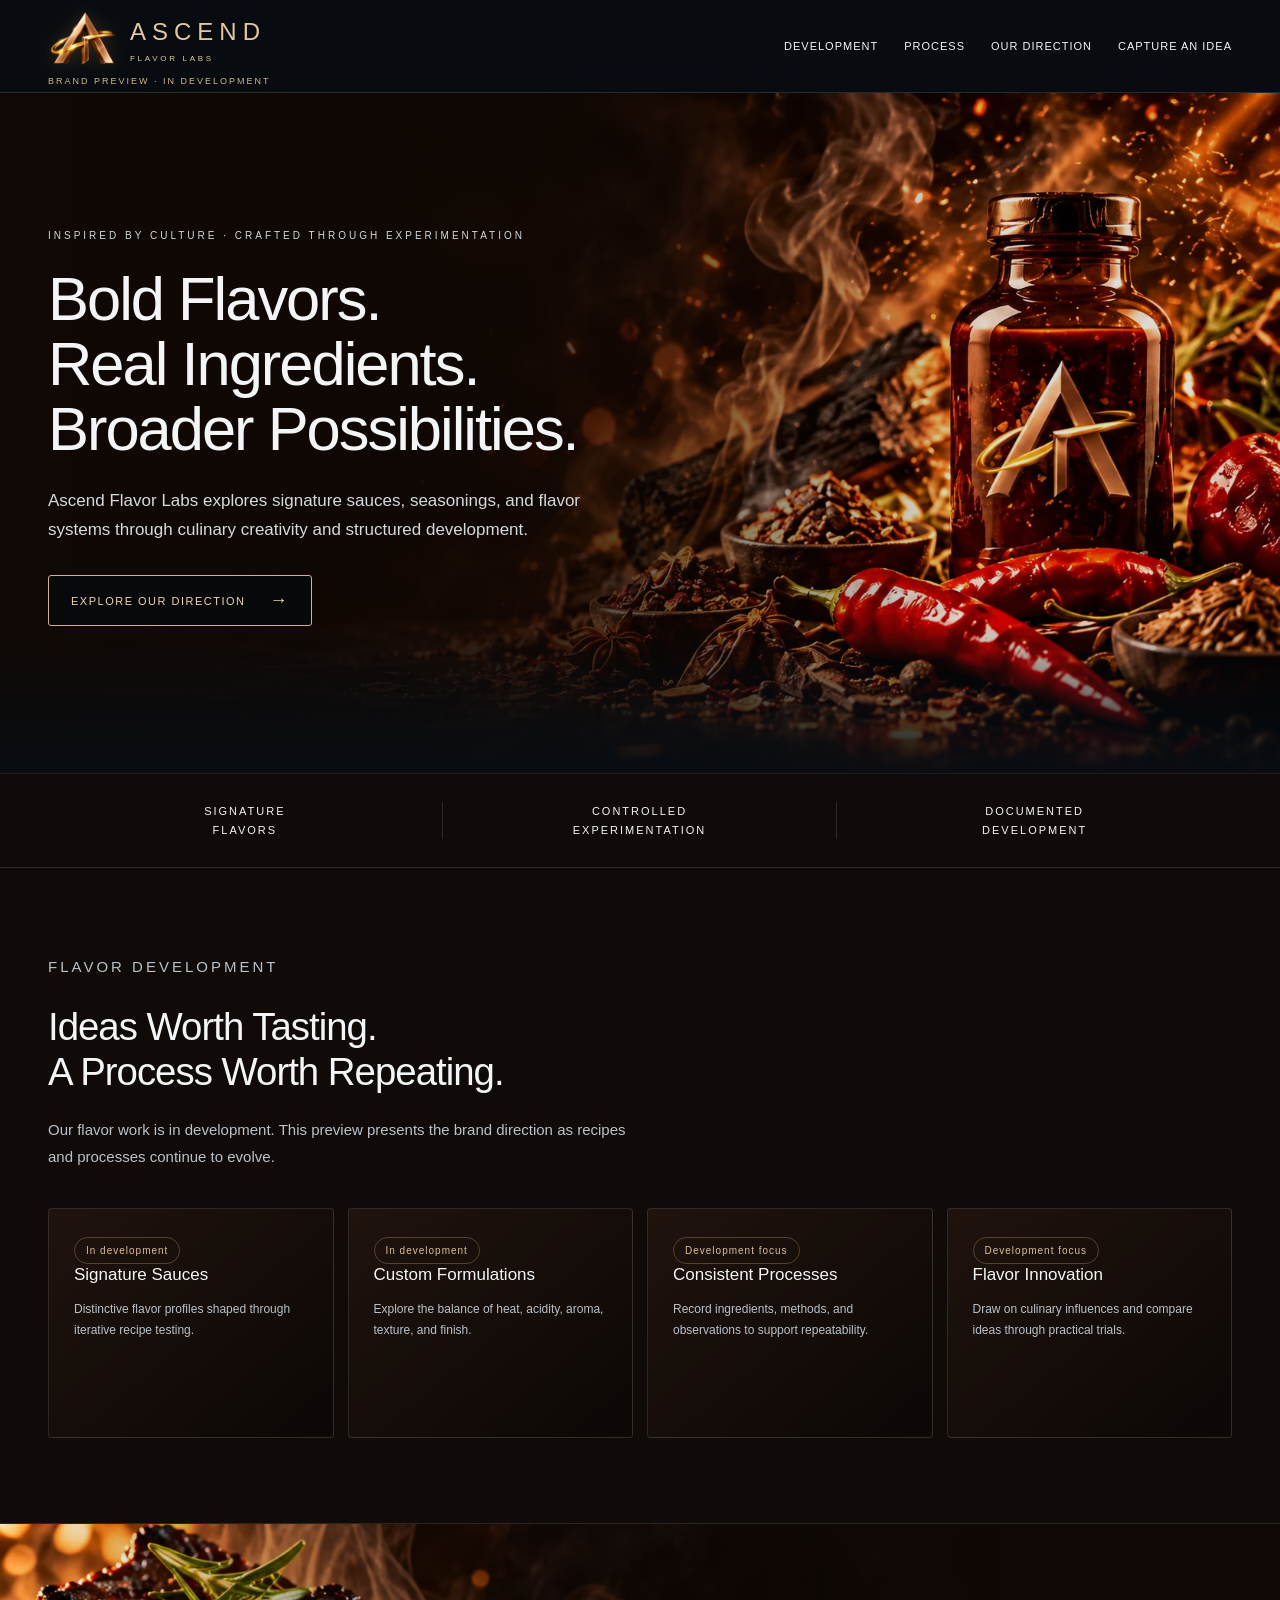
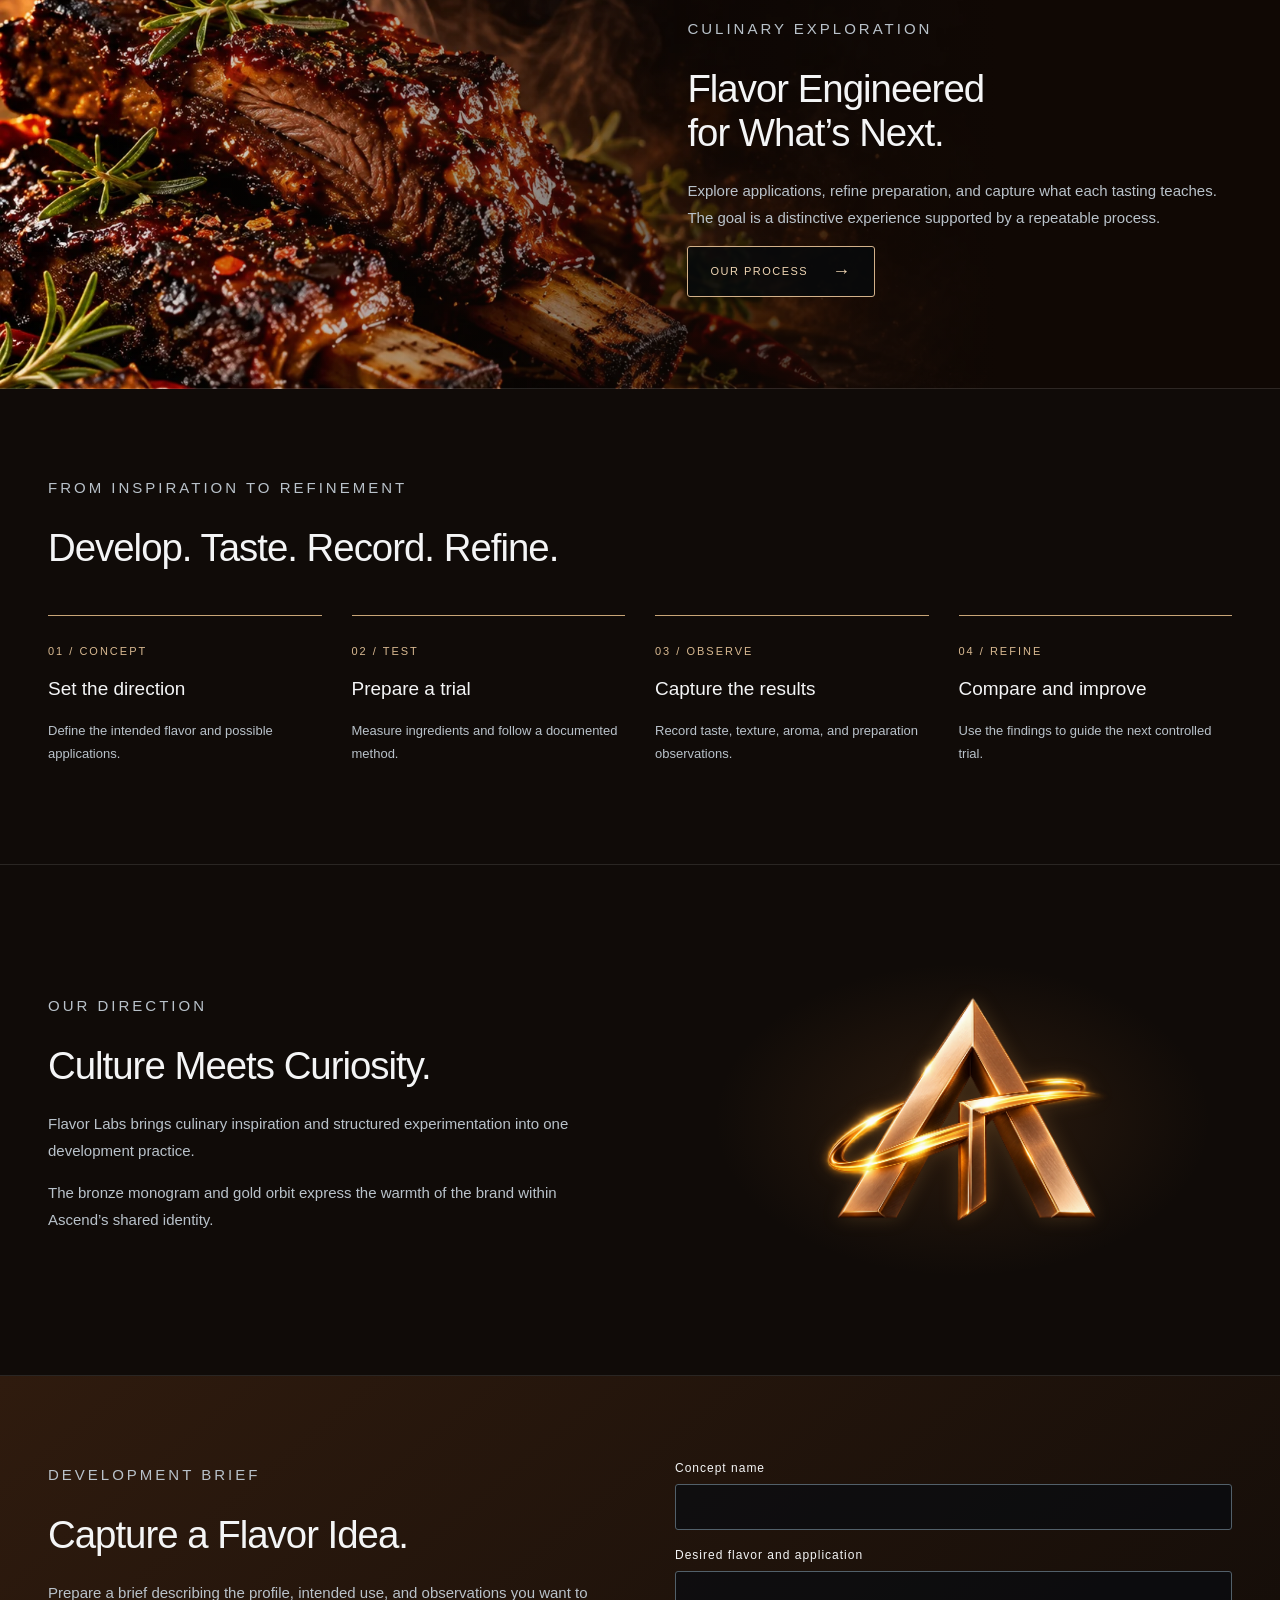
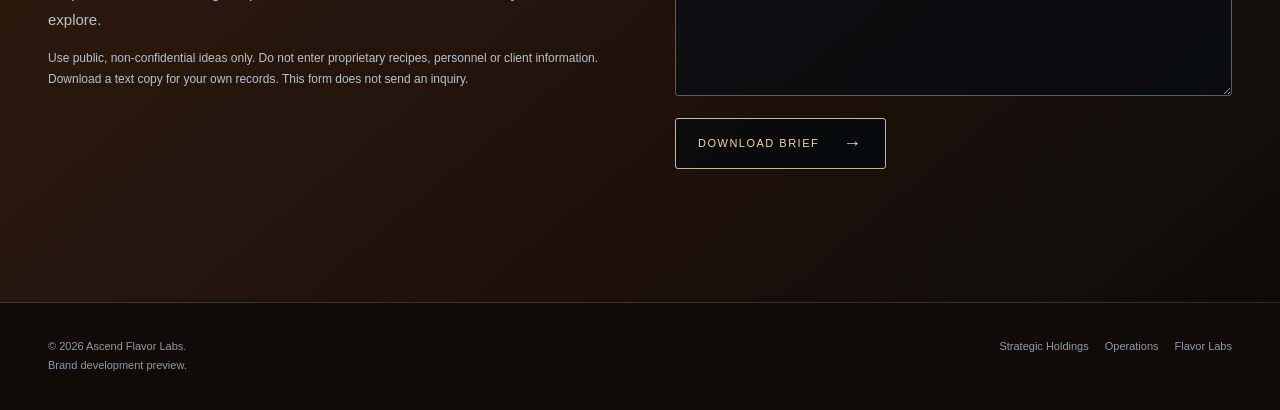
==== commit 89eb90f7: "Clarify public Flavor preview boundary and remove deployment notes from public README" ====
--- a/index.html
+++ b/index.html
@@ -7,7 +7,7 @@
     <title>Ascend Flavor Labs</title>
     <meta
       name="description"
-      content="Private Ascend brand and website review."
+      content="Ascend Flavor Labs brand preview. Products and processes are in development."
     />
     <link rel="stylesheet" href="site.css" />
     <link rel="icon" href="assets/ascend-mark.svg" type="image/svg+xml" />
@@ -28,7 +28,7 @@
               ><span class="brand-name">ASCEND</span
               ><span class="brand-entity">FLAVOR LABS</span></span
             ></a
-          ><span class="private-label">Private brand preview</span>
+          ><span class="private-label">Brand preview · In development</span>
         </div>
         <button class="menu" aria-expanded="false" aria-controls="navigation">
           Menu
@@ -200,7 +200,7 @@
               observations you want to explore.
             </p>
             <p class="hint">
-              Download a text copy for your development records. This form does
+              Use public, non-confidential ideas only. Do not enter proprietary recipes, personnel or client information. Download a text copy for your own records. This form does
               not send an inquiry.
             </p>
           </div>
@@ -227,7 +227,7 @@
     <!-- Site footer -->
     <footer class="footer">
       <div class="wrap">
-        <div>© 2026 Ascend Flavor Labs.<br />Private review workspace.</div>
+        <div>© 2026 Ascend Flavor Labs.<br />Brand development preview.</div>
         <div>
           <a href="https://ascend-strategic-holdings.fancyfly17.chatgpt.site"
             >Strategic Holdings</a
--- a/site.css
+++ b/site.css
@@ -3,7 +3,7 @@
 }
 html {
   scroll-behavior: smooth;
-  scroll-padding-top: 100px;
+  scroll-padding-top: 24px;
 }
 body {
   margin: 0;
@@ -48,8 +48,7 @@
 .header {
   border-bottom: 1px solid #ffffff20;
   background: #080d12ee;
-  position: sticky;
-  top: 0;
+  position: relative;
   z-index: 20;
   backdrop-filter: blur(16px);
 }
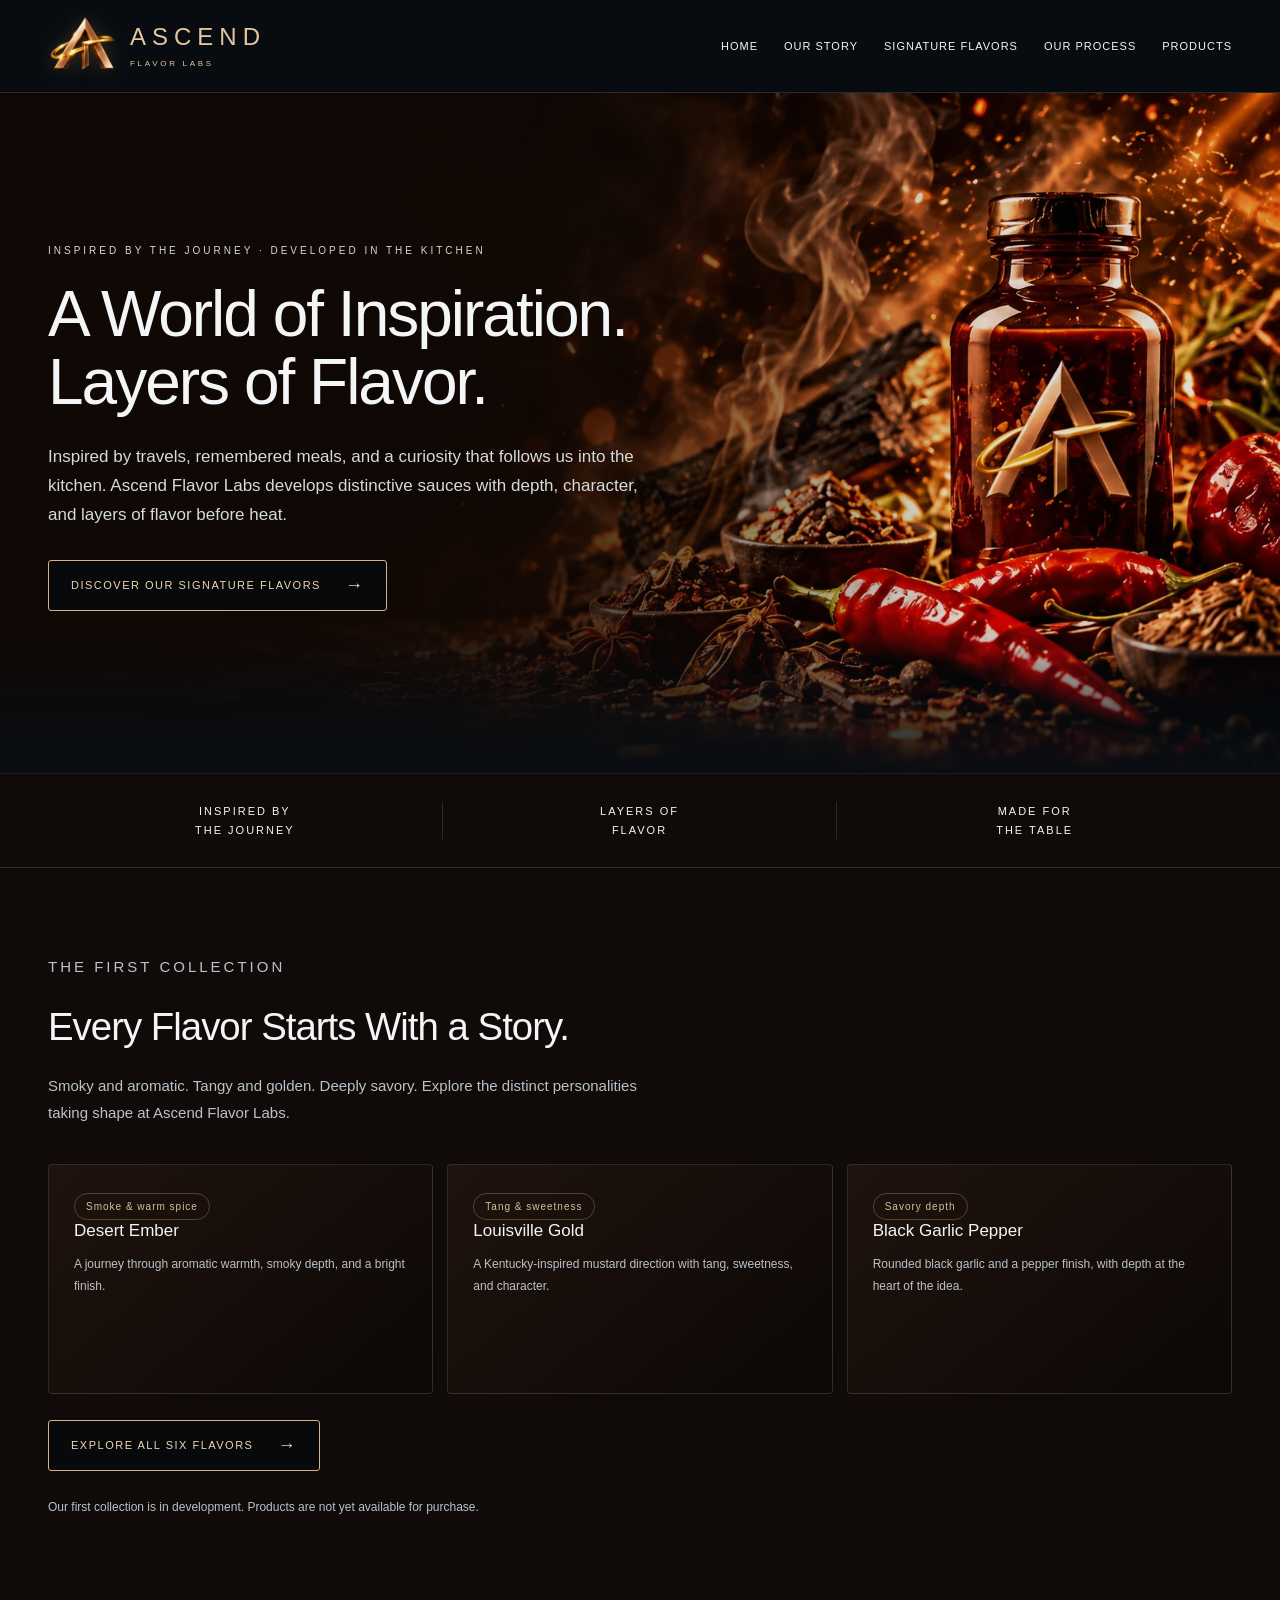
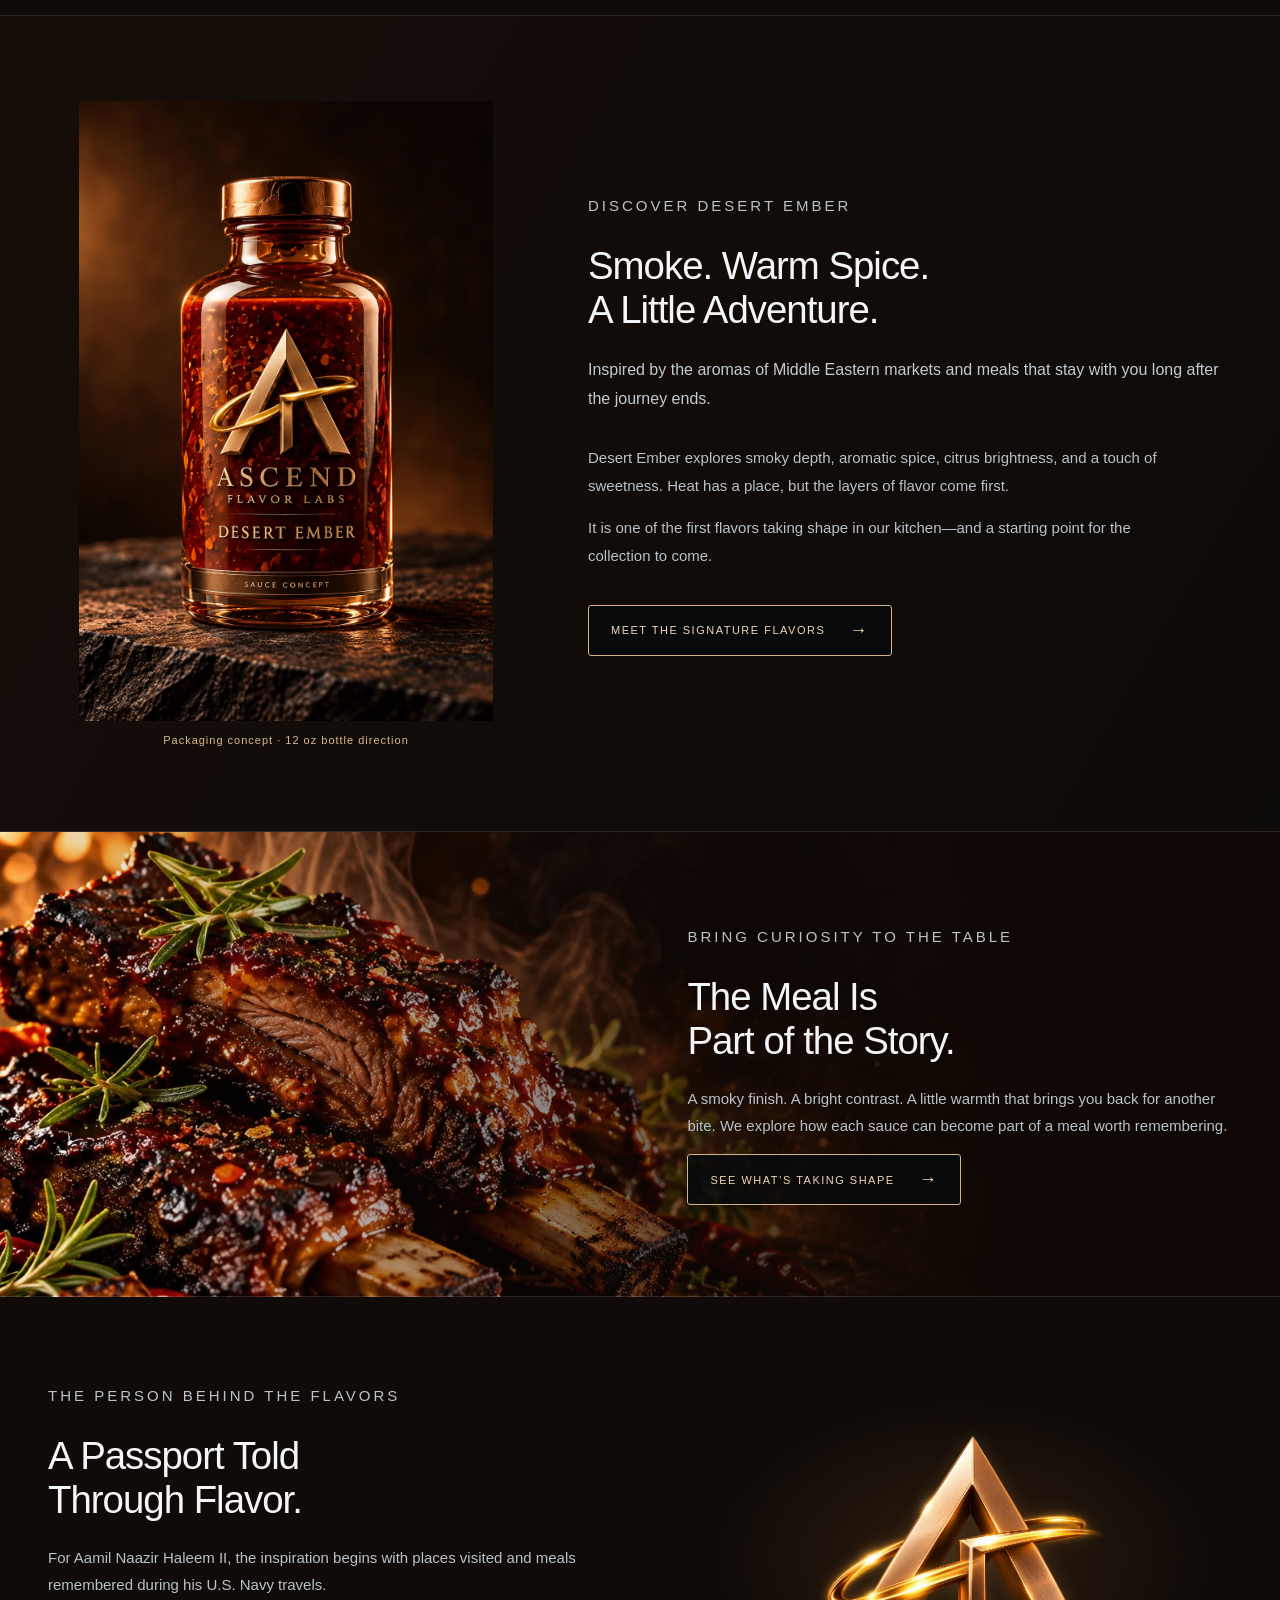
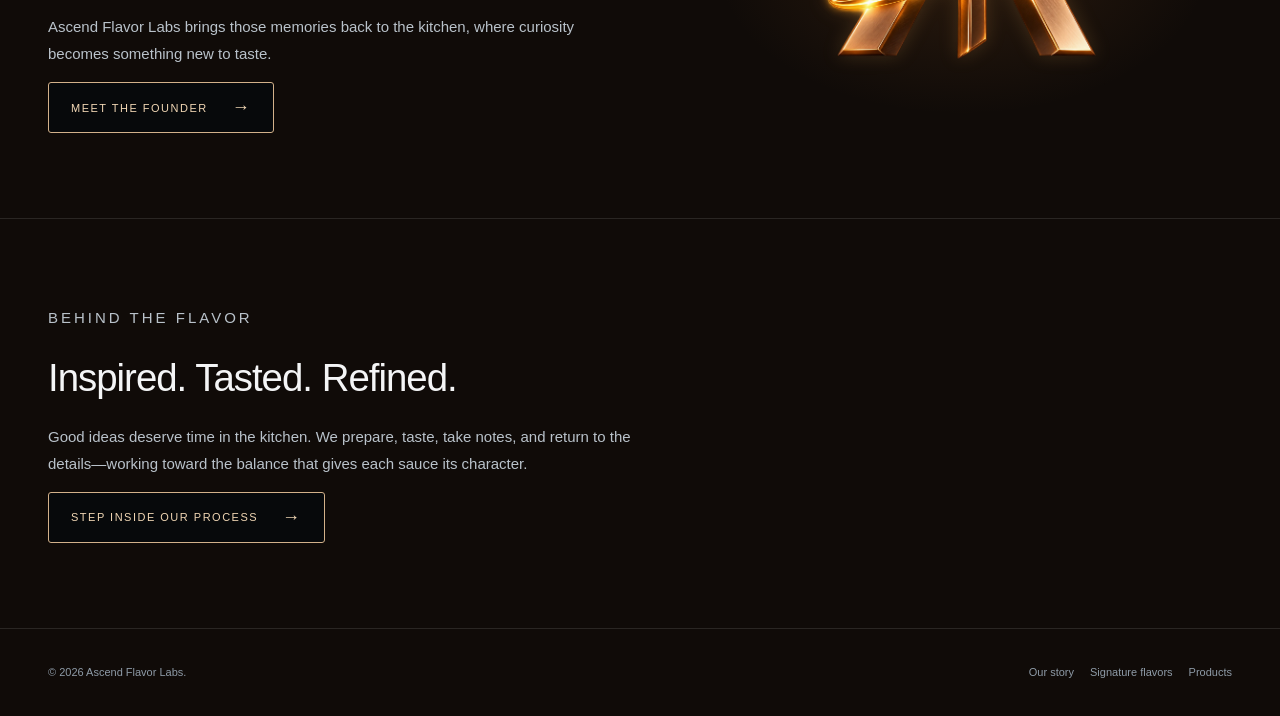
==== commit deb60001: "Publish approved Flavor Labs pages, founder bio, and expandable bottle cards" ====
--- a/index.html
+++ b/index.html
@@ -3,15 +3,15 @@
   <head>
     <meta charset="utf-8" />
     <meta name="viewport" content="width=device-width,initial-scale=1" />
-    <meta name="robots" content="noindex,nofollow" />
+    <meta name="robots" content="index,follow" />
     <title>Ascend Flavor Labs</title>
     <meta
       name="description"
-      content="Ascend Flavor Labs brand preview. Products and processes are in development."
+      content="Ascend Flavor Labs: a world of inspiration, layers of flavor. Discover our signature sauces and the stories behind them."
     />
     <link rel="stylesheet" href="site.css" />
     <link rel="icon" href="assets/ascend-mark.svg" type="image/svg+xml" />
-  </head>
+  <link rel="stylesheet" href="pages.css" /></head>
   <body class="flavor">
     <a class="skip" href="#main">Skip to content</a>
     <!-- Site header and navigation -->
@@ -28,215 +28,21 @@
               ><span class="brand-name">ASCEND</span
               ><span class="brand-entity">FLAVOR LABS</span></span
             ></a
-          ><span class="private-label">Brand preview · In development</span>
+          >
         </div>
         <button class="menu" aria-expanded="false" aria-controls="navigation">
           Menu
         </button>
-        <nav class="links" id="navigation" aria-label="Main navigation">
-          <a href="#development">Development</a><a href="#process">Process</a
-          ><a href="#story">Our direction</a
-          ><a href="#brief">Capture an idea</a>
-        </nav>
+        <nav class="links" id="navigation" aria-label="Main navigation"><a href="index.html">Home</a><a href="our-story.html">Our story</a><a href="signature-flavors.html">Signature flavors</a><a href="our-process.html">Our process</a><a href="products.html">Products</a></nav>
       </div>
     </header>
     <!-- Main page content -->
-    <main id="main">
-      <!-- Section: Home -->
-      <section
-        class="hero"
-        id="home"
-        style="--hero: url(&quot;assets/flavor-hero.webp&quot;)"
-      >
-        <div class="wrap">
-          <div class="hero-copy">
-            <p class="eyebrow">
-              Inspired by culture · Crafted through experimentation
-            </p>
-            <h1>
-              Bold Flavors.<br />Real Ingredients.<br />Broader Possibilities.
-            </h1>
-            <p>
-              Ascend Flavor Labs explores signature sauces, seasonings, and
-              flavor systems through culinary creativity and structured
-              development.
-            </p>
-            <a class="button" href="#development">Explore our direction</a>
-          </div>
-        </div>
-      </section>
-      <div class="principles">
-        <div class="wrap">
-          <span>Signature<br />flavors</span
-          ><span>Controlled<br />experimentation</span
-          ><span>Documented<br />development</span>
-        </div>
-      </div>
-      <!-- Section: Development -->
-      <section class="section" id="development">
-        <div class="wrap">
-          <p class="eyebrow">Flavor development</p>
-          <h2>Ideas Worth Tasting.<br />A Process Worth Repeating.</h2>
-          <p>
-            Our flavor work is in development. This preview presents the brand
-            direction as recipes and processes continue to evolve.
-          </p>
-          <div class="cards">
-            <article class="card">
-              <span class="badge">In development</span>
-              <h3>Signature Sauces</h3>
-              <p>
-                Distinctive flavor profiles shaped through iterative recipe
-                testing.
-              </p>
-            </article>
-            <article class="card">
-              <span class="badge">In development</span>
-              <h3>Custom Formulations</h3>
-              <p>
-                Explore the balance of heat, acidity, aroma, texture, and
-                finish.
-              </p>
-            </article>
-            <article class="card">
-              <span class="badge">Development focus</span>
-              <h3>Consistent Processes</h3>
-              <p>
-                Record ingredients, methods, and observations to support
-                repeatability.
-              </p>
-            </article>
-            <article class="card">
-              <span class="badge">Development focus</span>
-              <h3>Flavor Innovation</h3>
-              <p>
-                Draw on culinary influences and compare ideas through practical
-                trials.
-              </p>
-            </article>
-          </div>
-        </div>
-      </section>
-      <section
-        class="image-section"
-        style="--section-image: url(&quot;assets/flavor-food.webp&quot;)"
-      >
-        <div class="wrap">
-          <div class="image-copy">
-            <p class="eyebrow">Culinary exploration</p>
-            <h2>Flavor Engineered<br />for What’s Next.</h2>
-            <p>
-              Explore applications, refine preparation, and capture what each
-              tasting teaches. The goal is a distinctive experience supported by
-              a repeatable process.
-            </p>
-            <a class="button" href="#process">Our process</a>
-          </div>
-        </div>
-      </section>
-      <!-- Section: Process -->
-      <section class="section" id="process">
-        <div class="wrap">
-          <p class="eyebrow">From inspiration to refinement</p>
-          <h2>Develop. Taste. Record. Refine.</h2>
-          <div class="steps">
-            <article class="step">
-              <span>01 / CONCEPT</span>
-              <h3>Set the direction</h3>
-              <p>Define the intended flavor and possible applications.</p>
-            </article>
-            <article class="step">
-              <span>02 / TEST</span>
-              <h3>Prepare a trial</h3>
-              <p>Measure ingredients and follow a documented method.</p>
-            </article>
-            <article class="step">
-              <span>03 / OBSERVE</span>
-              <h3>Capture the results</h3>
-              <p>Record taste, texture, aroma, and preparation observations.</p>
-            </article>
-            <article class="step">
-              <span>04 / REFINE</span>
-              <h3>Compare and improve</h3>
-              <p>Use the findings to guide the next controlled trial.</p>
-            </article>
-          </div>
-        </div>
-      </section>
-      <!-- Section: Story -->
-      <section class="section" id="story">
-        <div class="wrap intro">
-          <div>
-            <p class="eyebrow">Our direction</p>
-            <h2>Culture Meets Curiosity.</h2>
-            <p>
-              Flavor Labs brings culinary inspiration and structured
-              experimentation into one development practice.
-            </p>
-            <p>
-              The bronze monogram and gold orbit express the warmth of the brand
-              within Ascend’s shared identity.
-            </p>
-          </div>
-          <div class="intro-mark">
-            <img
-              src="assets/ascend-display.webp"
-              width="300"
-              height="276"
-              alt="Bronze Ascend monogram with gold orbit"
-              loading="lazy"
-            />
-          </div>
-        </div>
-      </section>
-      <!-- Section: Brief -->
-      <section class="section contact" id="brief">
-        <div class="wrap contact-grid">
-          <div>
-            <p class="eyebrow">Development brief</p>
-            <h2>Capture a Flavor Idea.</h2>
-            <p>
-              Prepare a brief describing the profile, intended use, and
-              observations you want to explore.
-            </p>
-            <p class="hint">
-              Use public, non-confidential ideas only. Do not enter proprietary recipes, personnel or client information. Download a text copy for your own records. This form does
-              not send an inquiry.
-            </p>
-          </div>
-          <form id="flavor-brief">
-            <label for="concept">Concept name</label
-            ><input
-              id="concept"
-              name="concept"
-              required
-              maxlength="120"
-            /><label for="profile">Desired flavor and application</label
-            ><textarea
-              id="profile"
-              name="profile"
-              required
-              maxlength="4000"
-            ></textarea
-            ><button class="button" type="submit">Download brief</button>
-            <p class="hint status" role="status" id="brief-status"></p>
-          </form>
-        </div>
-      </section>
-    </main>
+    <main id="main"><section class="hero" id="home" style="--hero:url(assets/flavor-hero.webp)"><div class="wrap"><div class="hero-copy"><p class="eyebrow">Inspired by the journey · Developed in the kitchen</p><h1>A World of Inspiration.<br />Layers of Flavor.</h1><p>Inspired by travels, remembered meals, and a curiosity that follows us into the kitchen. Ascend Flavor Labs develops distinctive sauces with depth, character, and layers of flavor before heat.</p><a class="button" href="signature-flavors.html">Discover our signature flavors</a></div></div></section><div class="principles"><div class="wrap"><span>Inspired by<br />the journey</span><span>Layers of<br />flavor</span><span>Made for<br />the table</span></div></div><section class="section " id="development"><div class="wrap"><p class="eyebrow">The first collection</p><h2>Every Flavor Starts With a Story.</h2><p>Smoky and aromatic. Tangy and golden. Deeply savory. Explore the distinct personalities taking shape at Ascend Flavor Labs.</p><div class="cards collection-cards"><article class="card"><span class="badge">Smoke &amp; warm spice</span><h3>Desert Ember</h3><p>A journey through aromatic warmth, smoky depth, and a bright finish.</p></article><article class="card"><span class="badge">Tang &amp; sweetness</span><h3>Louisville Gold</h3><p>A Kentucky-inspired mustard direction with tang, sweetness, and character.</p></article><article class="card"><span class="badge">Savory depth</span><h3>Black Garlic Pepper</h3><p>Rounded black garlic and a pepper finish, with depth at the heart of the idea.</p></article></div><a class="button" href="signature-flavors.html">Explore all six flavors</a><p class="hint collection-status">Our first collection is in development. Products are not yet available for purchase.</p></div></section><section class="section featured-sauce" id="desert-ember"><div class="wrap"><div class="bottle-feature"><figure><img src="assets/desert-ember-concept.webp" width="1024" height="1536" alt="Desert Ember glass bottle concept with the raised Ascend emblem and painted lettering" loading="lazy"/><figcaption>Packaging concept · 12 oz bottle direction</figcaption></figure><div><p class="eyebrow">Discover Desert Ember</p><h2>Smoke. Warm Spice.<br />A Little Adventure.</h2><p class="lede">Inspired by the aromas of Middle Eastern markets and meals that stay with you long after the journey ends.</p><p>Desert Ember explores smoky depth, aromatic spice, citrus brightness, and a touch of sweetness. Heat has a place, but the layers of flavor come first.</p><p>It is one of the first flavors taking shape in our kitchen—and a starting point for the collection to come.</p><a class="button" href="signature-flavors.html#desert-ember">Meet the signature flavors</a></div></div></div></section><section class="image-section" style="--section-image:url(assets/flavor-food.webp)"><div class="wrap"><div class="image-copy"><p class="eyebrow">Bring curiosity to the table</p><h2>The Meal Is<br />Part of the Story.</h2><p>A smoky finish. A bright contrast. A little warmth that brings you back for another bite. We explore how each sauce can become part of a meal worth remembering.</p><a class="button" href="products.html">See what’s taking shape</a></div></div></section><section class="section " id="story"><div class="wrap"><div class="intro"><div><p class="eyebrow">The person behind the flavors</p><h2>A Passport Told<br />Through Flavor.</h2><p>For Aamil Naazir Haleem II, the inspiration begins with places visited and meals remembered during his U.S. Navy travels.</p><p>Ascend Flavor Labs brings those memories back to the kitchen, where curiosity becomes something new to taste.</p><a class="button" href="our-story.html#founder">Meet the founder</a></div><div class="intro-mark"><img src="assets/ascend-display.webp" width="300" height="276" alt="Bronze Ascend monogram with gold orbit" loading="lazy"/></div></div></div></section><section class="section " id="process"><div class="wrap"><p class="eyebrow">Behind the flavor</p><h2>Inspired. Tasted. Refined.</h2><p>Good ideas deserve time in the kitchen. We prepare, taste, take notes, and return to the details—working toward the balance that gives each sauce its character.</p><a class="button" href="our-process.html">Step inside our process</a></div></section></main>
     <!-- Site footer -->
     <footer class="footer">
       <div class="wrap">
-        <div>© 2026 Ascend Flavor Labs.<br />Brand development preview.</div>
-        <div>
-          <a href="https://ascend-strategic-holdings.fancyfly17.chatgpt.site"
-            >Strategic Holdings</a
-          ><a href="https://ascend-operations.fancyfly17.chatgpt.site"
-            >Operations</a
-          ><a href="https://ascend-flavor-labs.fancyfly17.chatgpt.site"
-            >Flavor Labs</a
-          >
-        </div>
+        <div>© 2026 Ascend Flavor Labs.</div>
+        <div><a href="our-story.html">Our story</a><a href="signature-flavors.html">Signature flavors</a><a href="products.html">Products</a></div>
       </div>
     </footer>
     <script src="site.js" defer></script>
--- a/site.css
+++ b/site.css
@@ -3,7 +3,7 @@
 }
 html {
   scroll-behavior: smooth;
-  scroll-padding-top: 24px;
+  scroll-padding-top: 100px;
 }
 body {
   margin: 0;
@@ -48,7 +48,8 @@
 .header {
   border-bottom: 1px solid #ffffff20;
   background: #080d12ee;
-  position: relative;
+  position: sticky;
+  top: 0;
   z-index: 20;
   backdrop-filter: blur(16px);
 }
--- a/pages.css
+++ b/pages.css
@@ -0,0 +1,28 @@
+.review-note{padding:10px 24px;text-align:center;background:#20180f;color:#dfc19c;font-size:10px;letter-spacing:1.5px;text-transform:uppercase;border-bottom:1px solid #8a6837}.page-hero{min-height:480px}.page-hero .hero-copy{padding:74px 0}.page-hero h1{font-size:clamp(38px,5vw,66px)}.story-grid{display:grid;grid-template-columns:1fr 1fr;gap:60px}.story-grid p{font-size:16px;line-height:1.9;color:#c2cbd2}.memory-cards{grid-template-columns:repeat(3,1fr)}.memory-cards .card{padding:32px;min-height:245px}.memory-cards .badge{margin-bottom:18px}.flavor-grid{grid-template-columns:repeat(3,1fr);gap:20px}.flavor-card{min-height:300px;padding:32px;position:relative}.flavor-card h3{font-size:24px;margin:20px 0 14px}.flavor-number{font-size:12px;color:#bd9165;letter-spacing:3px;margin-bottom:26px}.flavor-profile{color:#e3bf92!important;margin-bottom:14px!important;font-size:12px!important}.links [aria-current=page]{color:#e3bf92;border-bottom:1px solid #b78b58;padding-bottom:7px}.section .lede{max-width:800px;color:#c2cbd2;font-size:16px;line-height:1.85;margin-bottom:30px}@media(max-width:900px){.flavor-grid{grid-template-columns:repeat(2,1fr)}.memory-cards{grid-template-columns:1fr}.story-grid{grid-template-columns:1fr;gap:0}}@media(max-width:600px){.flavor-grid{grid-template-columns:1fr}.page-hero{min-height:410px}.page-hero .hero-copy{padding:60px 0}.flavor-card{min-height:260px}}
+/* Continuous homepage artwork behind the four review pages. */
+body.immersive-page{background:#100b08;isolation:isolate;position:relative;min-height:100vh}
+body.immersive-page::before{content:"";position:fixed;inset:0;z-index:-2;background:url("assets/flavor-hero.webp") center center/cover no-repeat;pointer-events:none}
+body.immersive-page::after{content:"";position:fixed;inset:0;z-index:-1;background:linear-gradient(90deg,rgba(12,6,3,.65),rgba(12,6,3,.22) 66%,rgba(12,6,3,.12));pointer-events:none}
+.immersive-page .header{background:rgba(10,8,6,.86)}
+.immersive-page .review-note{background:rgba(32,24,15,.84)}
+.immersive-page .page-hero{background:none!important;min-height:430px}
+.immersive-page .page-hero:after{display:none}
+.immersive-page .hero-copy{background:linear-gradient(90deg,rgba(12,7,4,.68),rgba(12,7,4,.28));padding:45px 38px;border:1px solid #e4c7a130;border-radius:6px;backdrop-filter:blur(3px);margin:54px 0;max-width:740px}
+.immersive-page .section,.immersive-page .contact{background:transparent!important;border-bottom:0;padding:24px 0}
+.immersive-page .section>.wrap{background:rgba(13,8,5,.76);border:1px solid #e4c7a12e;border-radius:7px;padding:42px 40px;backdrop-filter:blur(5px);width:calc(100% - 96px);margin:0 auto}
+.immersive-page .card{background:rgba(25,14,8,.76);border-color:#e4c7a13d}
+.immersive-page .story-grid p,.immersive-page .section .lede,.immersive-page .card p,.immersive-page .step p{color:#eee4d9}
+.immersive-page .footer{background:rgba(10,7,5,.85);border-top:1px solid #e4c7a133;margin-top:36px}
+.immersive-page .links{gap:25px}.immersive-page .links a{white-space:nowrap}
+@media(max-width:800px){body.immersive-page::before{background-position:64% center}.immersive-page .hero-copy{padding:30px 24px;margin:32px 0}.immersive-page .section>.wrap{width:calc(100% - 36px);padding:30px 24px}.immersive-page .section{padding:16px 0}.immersive-page .page-hero{min-height:390px}.immersive-page .hero h1{font-size:clamp(34px,8vw,50px);letter-spacing:-1px}.immersive-page .links.open{background:rgba(14,9,5,.95);gap:8px}}
+
+.founder-grid{display:grid;grid-template-columns:minmax(260px,.85fr) 1.25fr;gap:56px;align-items:center}.founder-photo{margin:0;border:1px solid #d6ae7966;border-radius:5px;overflow:hidden;background:#140d09}.founder-photo img{display:block;width:100%;height:auto}.founder-bio h2{font-size:clamp(34px,3.5vw,52px);line-height:1.13;margin-bottom:16px}.founder-role{color:#e3bf92!important;font-size:12px!important;letter-spacing:1.3px;text-transform:uppercase;margin-bottom:28px!important}.founder-bio>p:not(.eyebrow):not(.founder-role){color:#eee4d9;font-size:15px;line-height:1.85;margin:0 0 19px}.founder-bio blockquote{margin:28px 0;padding:14px 0 14px 22px;border-left:2px solid #c49761;color:#ecd1ab;font-size:21px;line-height:1.5}.founder-bio .button{margin-top:8px}@media(max-width:850px){.founder-grid{grid-template-columns:1fr;gap:30px}.founder-photo{max-width:420px;margin:0 auto;width:100%}.founder-bio h2{font-size:36px}}
+
+/* Flavor-led collection and bottle feature; original visual family retained. */
+.collection-cards{grid-template-columns:repeat(3,minmax(0,1fr))}.collection-status{margin-top:26px!important}.collection-cards+.button{margin-top:26px}.bottle-feature{display:grid;grid-template-columns:minmax(240px,.85fr) 1.15fr;gap:64px;align-items:center}.bottle-feature figure{margin:0}.bottle-feature img{display:block;width:100%;max-height:620px;object-fit:contain;border-radius:6px}.bottle-feature figcaption{font-size:11px;color:#d9b98e;text-align:center;margin-top:13px;letter-spacing:1px}.bottle-feature p{line-height:1.85}.bottle-feature .button{margin-top:20px}.featured-sauce{background:linear-gradient(120deg,#160d08,#0d0b09)}#desert-ember,#founder{scroll-margin-top:110px}.hero h1{font-size:clamp(38px,5vw,68px)}@media(max-width:800px){.collection-cards,.bottle-feature{grid-template-columns:1fr}.bottle-feature{gap:30px}.bottle-feature figure{max-width:380px;margin:0 auto}.bottle-feature img{max-height:530px}}
+
+/* Compact bottle thumbnails preserve the original flavor-card footprint. */
+.flavor-card{min-width:0;min-height:300px}.flavor-card .flavor-number{margin-bottom:26px}
+.flavor-bottle{float:right;width:82px;margin:0 0 12px 16px;border:1px solid #d6ae7955;border-radius:5px;overflow:hidden;background:#130b06;text-decoration:none;color:#e3bf92}
+.flavor-bottle img{display:block;width:100%;height:auto;aspect-ratio:2/3;object-fit:contain}.flavor-bottle span{display:block;text-align:center;font-size:9px;padding:6px 2px;letter-spacing:.4px}.flavor-bottle:hover,.flavor-bottle:focus-visible{outline:2px solid #d6ae79;outline-offset:3px}.flavor-card:after{content:"";display:block;clear:both}
+.bottle-viewer{border:1px solid #bd9165;border-radius:8px;background:#140e0a;color:#eee4d9;padding:20px;max-width:min(94vw,660px);max-height:94vh;overflow:auto;text-align:center}.bottle-viewer::backdrop{background:rgba(0,0,0,.88)}.bottle-viewer img{display:block;max-width:100%;height:auto;max-height:72vh;margin:auto;object-fit:contain}.bottle-viewer h2{font-size:20px;margin:12px 0 16px}.bottle-viewer p{font-size:11px;margin:14px 0 0}.bottle-viewer-close{display:block;margin-left:auto;border:1px solid #bd9165;background:#21150e;color:#eee4d9;padding:8px 14px;cursor:pointer}.bottle-viewer-close:focus-visible{outline:2px solid #e3bf92}
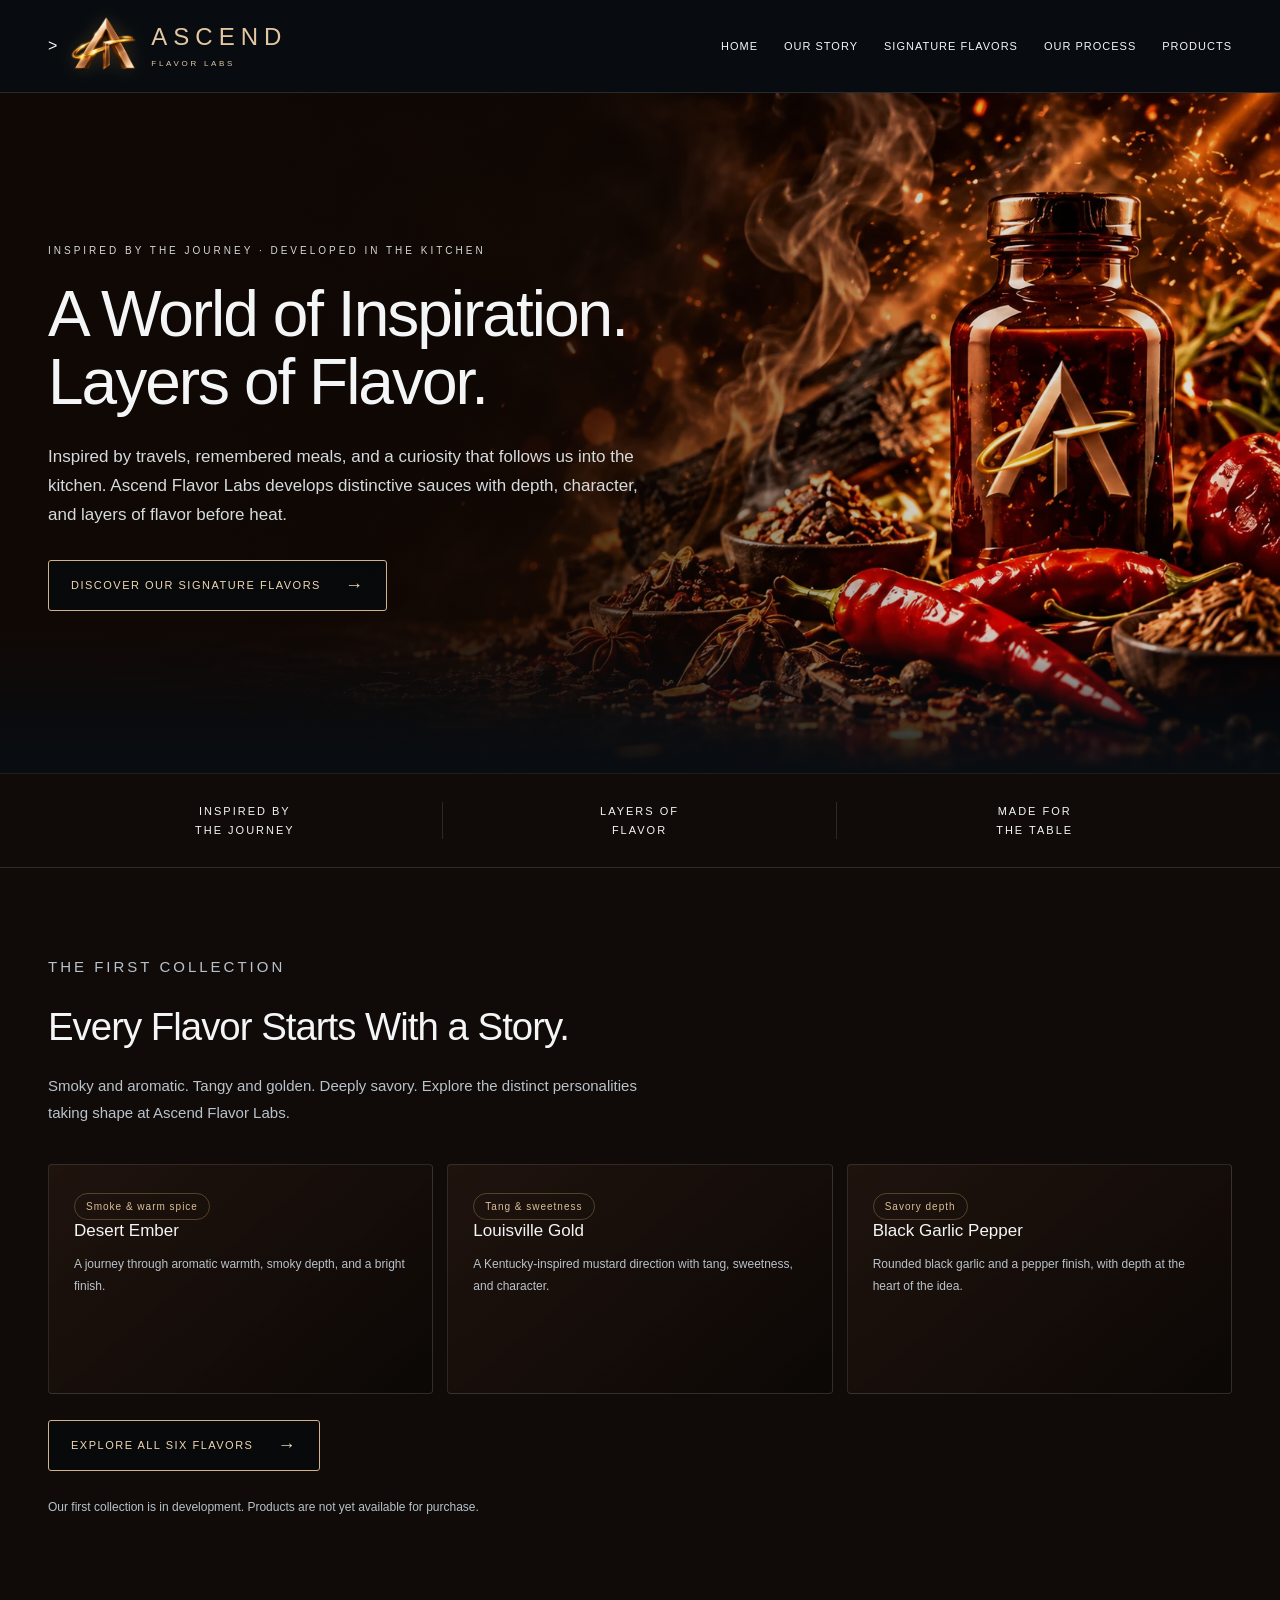
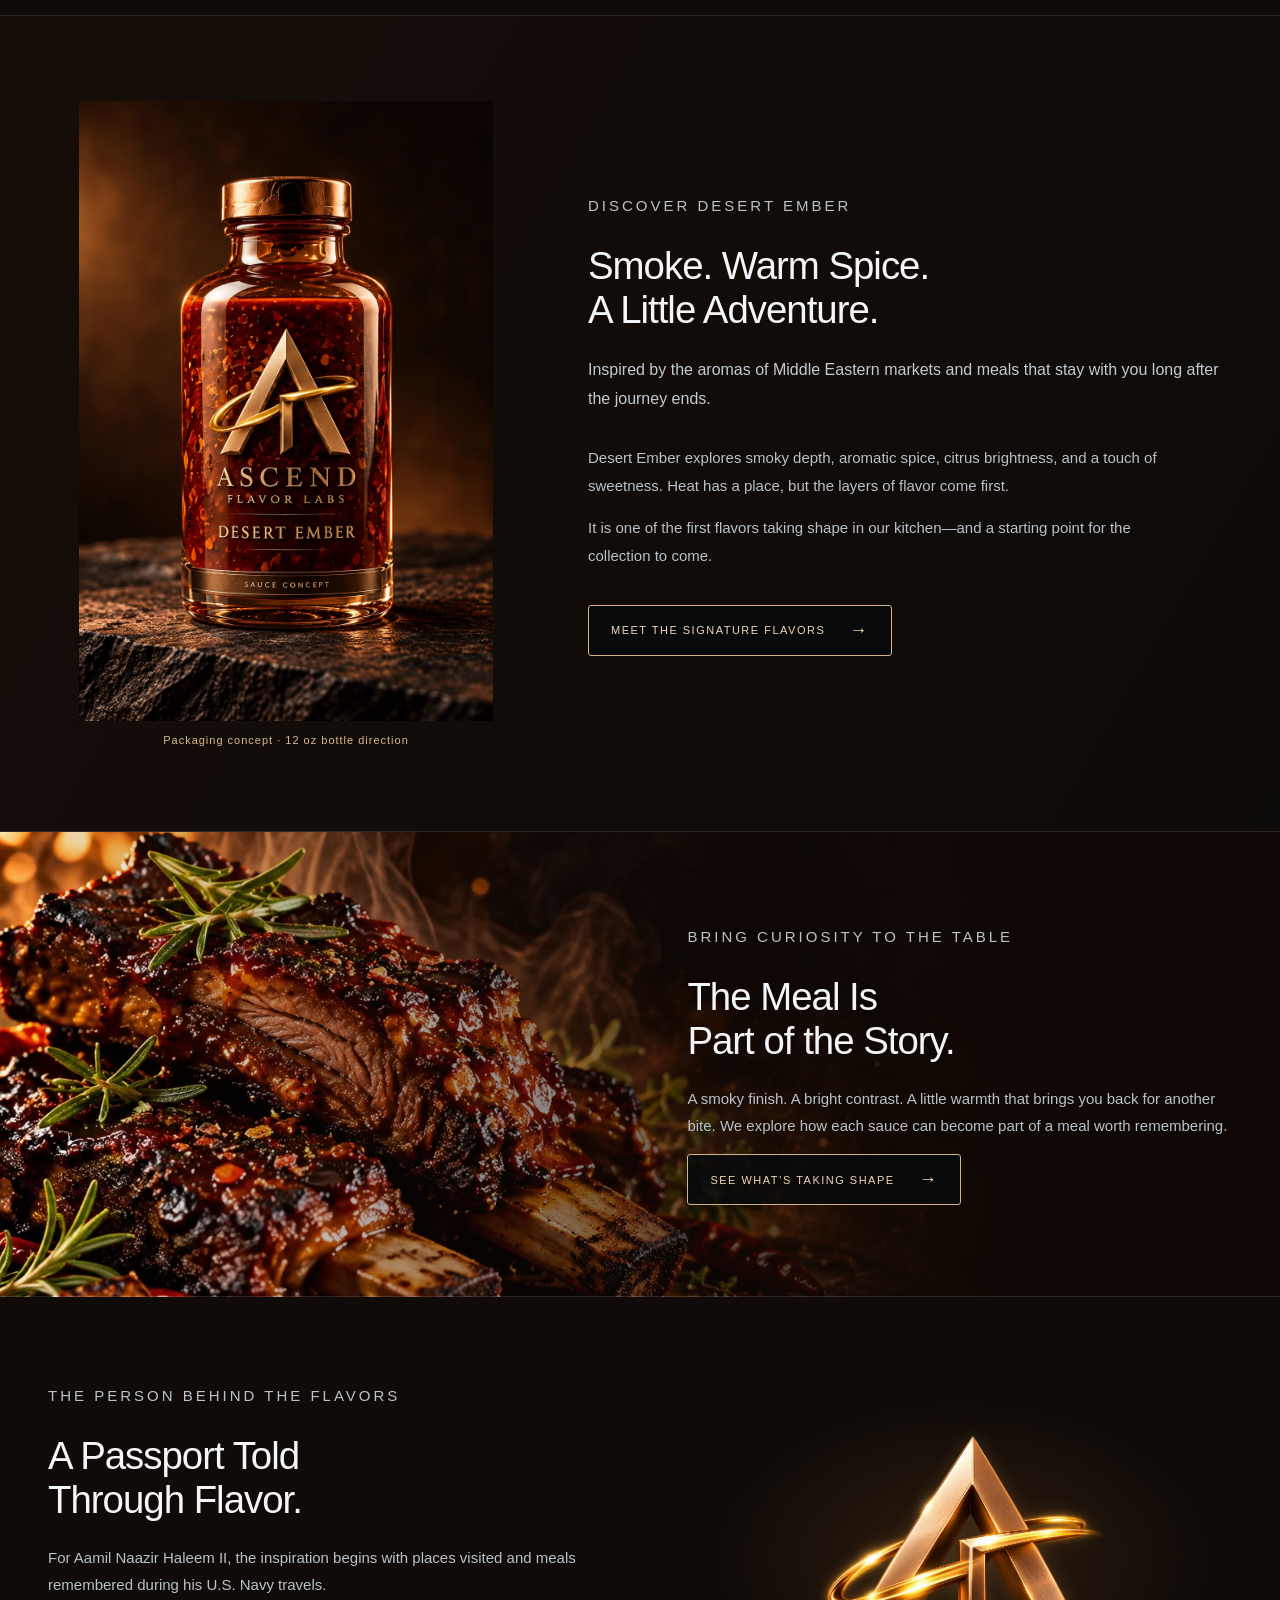
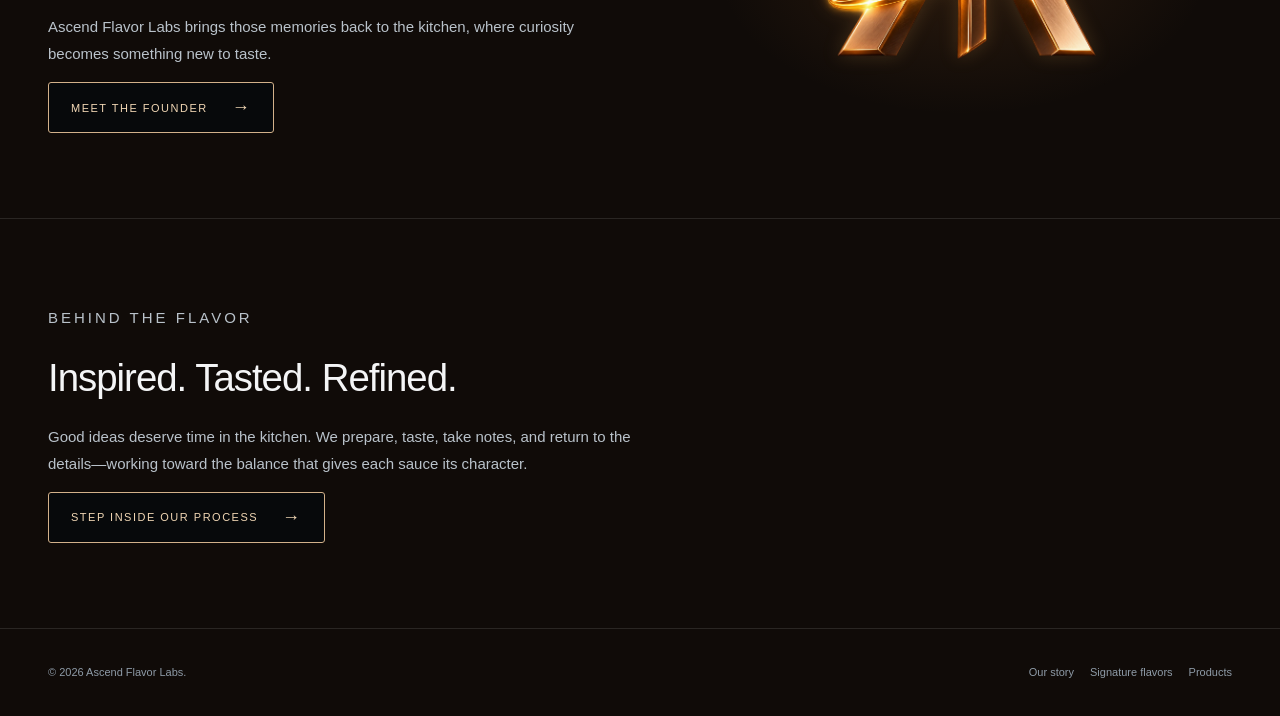
==== commit deb210d6: "Prepare separate corporate emblem navigation" ====
--- a/index.html
+++ b/index.html
@@ -18,7 +18,7 @@
     <header class="header">
       <div class="wrap nav">
         <div class="brand-block">
-          <a class="brand" href="index.html"
+          <div class="brand">
             ><img
               src="assets/ascend-display.webp"
               alt="Ascend Flavor Labs"
@@ -27,7 +27,7 @@
             /><span class="brand-type"
               ><span class="brand-name">ASCEND</span
               ><span class="brand-entity">FLAVOR LABS</span></span
-            ></a
+            ></div
           >
         </div>
         <button class="menu" aria-expanded="false" aria-controls="navigation">
